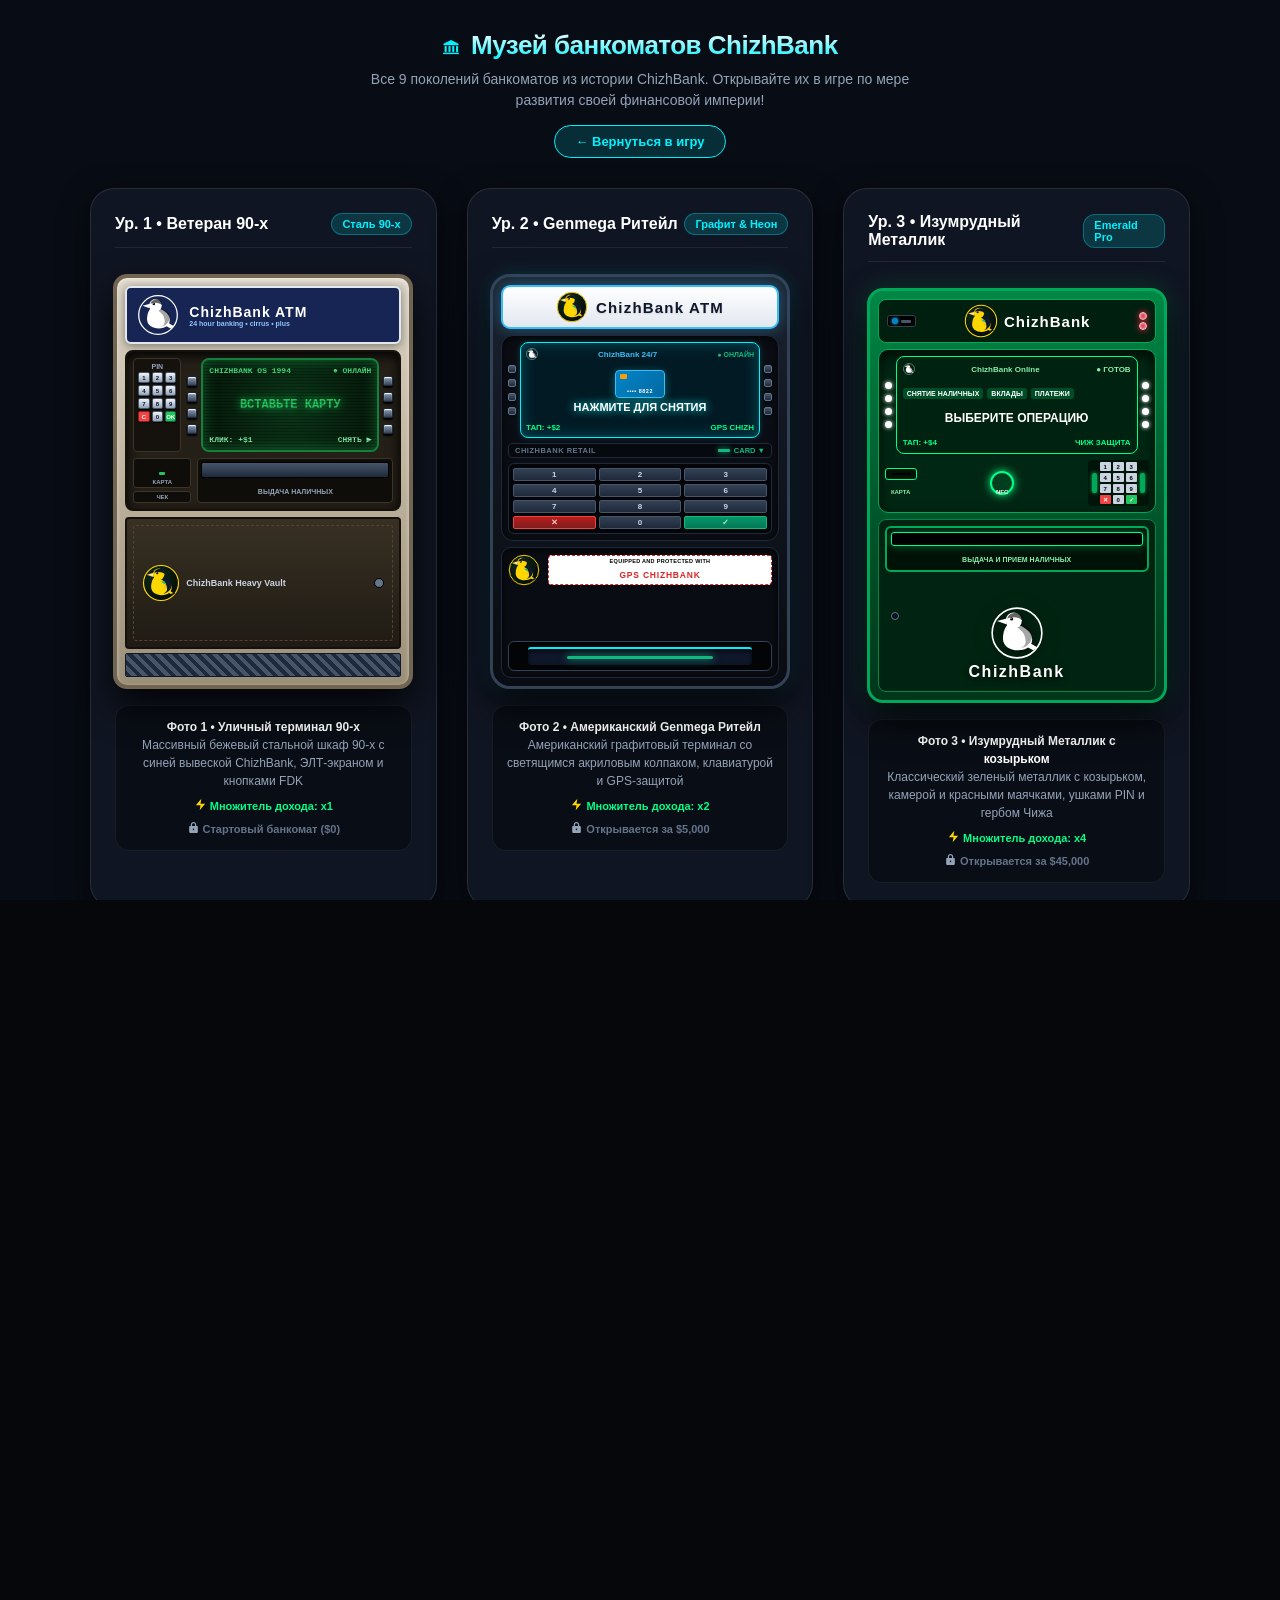
==== gallery.html @ b5099522 "Add files via upload" ====
<!DOCTYPE html>
<html lang="ru">
<head>
  <meta charset="UTF-8">
  <meta name="viewport" content="width=device-width, initial-scale=1.0">
  <title>Коллекция банкоматов ChizhBank</title>
  <link rel="stylesheet" href="style.css">
  <style>
    body {
      overflow-y: auto !important;
      padding: 30px 20px 60px 20px;
      background: #080c14;
      display: flex;
      flex-direction: column;
      align-items: center;
    }

    .gallery-header {
      text-align: center;
      max-width: 600px;
      margin-bottom: 30px;
    }

    .gallery-header h1 {
      font-size: 26px;
      font-weight: 900;
      color: #fff;
      letter-spacing: -0.5px;
      margin-bottom: 8px;
      background: linear-gradient(180deg, #fff 0%, #00f2fe 100%);
      -webkit-background-clip: text;
      -webkit-text-fill-color: transparent;
    }

    .gallery-header p {
      font-size: 14px;
      color: #94a3b8;
      line-height: 1.5;
    }

    .back-btn {
      display: inline-flex;
      align-items: center;
      gap: 6px;
      margin-top: 14px;
      padding: 8px 20px;
      background: rgba(0, 242, 254, 0.15);
      border: 1px solid #00f2fe;
      color: #00f2fe;
      border-radius: 20px;
      text-decoration: none;
      font-size: 13px;
      font-weight: 800;
      transition: all 0.2s;
    }
    .back-btn:hover {
      background: #00f2fe;
      color: #000;
    }

    .gallery-grid {
      display: grid;
      grid-template-columns: repeat(auto-fit, minmax(320px, 1fr));
      gap: 30px;
      width: 100%;
      max-width: 1100px;
    }

    .gallery-card {
      background: rgba(18, 24, 38, 0.85);
      border: 1px solid rgba(255, 255, 255, 0.1);
      border-radius: 24px;
      padding: 24px;
      display: flex;
      flex-direction: column;
      align-items: center;
      box-shadow: 0 10px 30px rgba(0, 0, 0, 0.6);
      backdrop-filter: blur(12px);
      position: relative;
    }

    .card-meta {
      width: 100%;
      display: flex;
      justify-content: space-between;
      align-items: center;
      margin-bottom: 16px;
      border-bottom: 1px solid rgba(255, 255, 255, 0.08);
      padding-bottom: 12px;
    }

    .card-meta .tier-num {
      font-size: 16px;
      font-weight: 900;
      color: #fff;
    }

    .card-meta .tier-badge-pill {
      font-size: 11px;
      font-weight: 800;
      padding: 4px 10px;
      border-radius: 12px;
      background: rgba(0, 242, 254, 0.15);
      color: #00f2fe;
      border: 1px solid rgba(0, 242, 254, 0.3);
    }

    .atm-preview-viewport {
      width: 300px;
      height: 415px;
      display: flex;
      align-items: center;
      justify-content: center;
      margin: 10px 0 16px 0;
    }

    .card-desc-box {
      width: 100%;
      background: rgba(0, 0, 0, 0.35);
      border-radius: 14px;
      padding: 12px 14px;
      font-size: 12px;
      color: #94a3b8;
      line-height: 1.5;
      text-align: center;
      border: 1px solid rgba(255, 255, 255, 0.06);
    }

    .card-status-badge {
      margin-top: 8px;
      display: inline-block;
      font-size: 11px;
      font-weight: 800;
      color: #00ff88;
    }

    .unlock-hint {
      margin-top: 6px;
      font-size: 11px;
      color: #64748b;
      font-weight: 600;
    }
  </style>
</head>
<body>

  <div class="gallery-header">
    <h1 id="galleryMainHeading">Музей банкоматов ChizhBank</h1>
    <p>Все 9 поколений банкоматов из истории ChizhBank. Открывайте их в игре по мере развития своей финансовой империи!</p>
    <a href="index.html" class="back-btn">← Вернуться в игру</a>
  </div>

  <div class="gallery-grid" id="galleryGrid">
    <!-- Генерируется скриптом ниже -->
  </div>

  <script src="icons.js?v=3"></script>
  <script src="atm-models.js?v=3"></script>
  <script>
    document.getElementById("galleryMainHeading").innerHTML = `<span class="modal-title-ico">${SVG_ICONS.appleMuseum}</span> Музей банкоматов ChizhBank`;

    const tiers = [
      { key: "tier1", photoRef: "Фото 1 • Уличный терминал 90-х", unlockCost: "Стартовый банкомат ($0)" },
      { key: "tier2", photoRef: "Фото 2 • Американский Genmega Ритейл", unlockCost: "Открывается за $5,000" },
      { key: "tier3", photoRef: "Фото 3 • Изумрудный Металлик с козырьком", unlockCost: "Открывается за $45,000" },
      { key: "tier4", photoRef: "Новое Фото 1 • Сапфировый Киоск с зеленым глазом", unlockCost: "Открывается за $350,000" },
      { key: "tier5", photoRef: "Фото 4 • Солнечный Тотем ChizhBank", unlockCost: "Открывается за $2,500,000" },
      { key: "tier6", photoRef: "Новое Фото 2 • Маджента Ритейл Киоск", unlockCost: "Открывается за $16,000,000" },
      { key: "tier7", photoRef: "Новое Фото 3 • Алый Киоск с Бегущей Строкой", unlockCost: "Открывается за $95,000,000" },
      { key: "tier8", photoRef: "Новое Фото 4 • Двухэкранный Концепт Кокпит OLED", unlockCost: "Открывается за $650,000,000" },
      { key: "tier9", photoRef: "Секретный финал • Квантовый Кибер-Банк 2077", unlockCost: "Открывается за $4,000,000,000" }
    ];

    const grid = document.getElementById("galleryGrid");
    const mockState = {
      baseTapPower: 1,
      upgrades: {},
      atmTierIndex: 0
    };

    tiers.forEach((item, index) => {
      const model = ATM_MODELS[item.key];
      const card = document.createElement("div");
      card.className = "gallery-card";

      card.innerHTML = `
        <div class="card-meta">
          <div class="tier-num">${model.name}</div>
          <div class="tier-badge-pill">${model.badge}</div>
        </div>

        <div class="atm-preview-viewport">
          <div class="atm-interactive-wrapper" id="previewAtm_${index}">
            ${model.render(mockState)}
          </div>
        </div>

        <div class="card-desc-box">
          <b style="color: #fff;">${item.photoRef}</b><br>
          ${model.description}<br>
          <div class="card-status-badge"><span class="apple-svg-inline" style="color: #ffd700;">${SVG_ICONS.appleBolt}</span>Множитель дохода: x${model.multiplier}</div>
          <div class="unlock-hint"><span class="apple-svg-inline" style="color: #94a3b8;">${SVG_ICONS.appleLock}</span>${item.unlockCost}</div>
        </div>
      `;

      grid.appendChild(card);

      // Интерактивный отклик нажатия прямо в музее
      const wrapper = card.querySelector(".atm-interactive-wrapper");
      wrapper.addEventListener("pointerdown", () => {
        wrapper.classList.remove("tapped");
        void wrapper.offsetWidth;
        wrapper.classList.add("tapped");
      });
    });
  </script>
</body>
</html>
---- style.css ----
/* ====================================================
   БАНКОМАТ: КЭШ-МАГНАТ — СТИЛИ CHIZHBANK
   Детализированный визуал фасадов, кнопок, экранов и фирменный логотип Чижа
   ==================================================== */

:root {
  --bg-gradient: radial-gradient(circle at 50% 15%, #141b27 0%, #06090f 100%);
  --surface-color: rgba(20, 26, 40, 0.88);
  --surface-border: rgba(255, 255, 255, 0.08);
  --primary-accent: #00f2fe;
  --secondary-accent: #4facfe;
  --gold-accent: #ffd700;
  --gold-gradient: linear-gradient(135deg, #ffe066 0%, #f59e0b 100%);
  --neon-green: #00ff88;
  --danger-color: #ff3366;
  --text-main: #f8fafc;
  --text-muted: #94a3b8;
  --font-family: -apple-system, BlinkMacSystemFont, 'Segoe UI', Roboto, Helvetica, Arial, sans-serif;
  --safe-bottom: env(safe-area-inset-bottom, 16px);
  --safe-top: env(safe-area-inset-top, 10px);
}

* {
  box-sizing: border-box;
  margin: 0;
  padding: 0;
  user-select: none;
  -webkit-user-select: none;
  -webkit-tap-highlight-color: transparent;
  touch-action: manipulation;
}

html, body {
  width: 100%;
  height: 100%;
  overflow: hidden;
  background: #05070a;
  font-family: var(--font-family);
  color: var(--text-main);
}

#particleCanvas {
  position: fixed;
  top: 0;
  left: 0;
  width: 100%;
  height: 100%;
  pointer-events: none;
  z-index: 100;
}

#app {
  display: flex;
  flex-direction: column;
  width: 100%;
  max-width: 480px;
  height: 100%;
  margin: 0 auto;
  background: var(--bg-gradient);
  position: relative;
  overflow: hidden;
  box-shadow: 0 0 60px rgba(0, 0, 0, 0.9);
}

.icon-svg-wrapper {
  display: inline-flex;
  align-items: center;
  justify-content: center;
  width: 22px;
  height: 22px;
  color: currentColor;
}
.icon-svg-wrapper svg {
  width: 100%;
  height: 100%;
}

/* ====================================================
   ШАПКА
   ==================================================== */
.top-bar {
  display: flex;
  align-items: center;
  justify-content: space-between;
  padding: calc(var(--safe-top) + 6px) 16px 6px 16px;
  background: rgba(10, 14, 22, 0.95);
  backdrop-filter: blur(14px);
  border-bottom: 1px solid var(--surface-border);
  z-index: 10;
}

.user-profile {
  display: flex;
  align-items: center;
  gap: 10px;
}

.avatar {
  width: 38px;
  height: 38px;
  border-radius: 12px;
  background: #0d151f;
  display: flex;
  align-items: center;
  justify-content: center;
  border: 1.5px solid rgba(255, 215, 0, 0.4);
  box-shadow: 0 0 12px rgba(255, 215, 0, 0.2);
  overflow: hidden;
}
.avatar svg {
  width: 32px;
  height: 32px;
}

.user-meta .username {
  font-size: 14px;
  font-weight: 700;
  color: #fff;
}

.user-meta .user-tier {
  font-size: 11px;
  color: var(--primary-accent);
  font-weight: 600;
}

.icon-btn {
  background: rgba(255, 255, 255, 0.08);
  border: 1px solid var(--surface-border);
  color: #fff;
  width: 36px;
  height: 36px;
  border-radius: 10px;
  display: flex;
  align-items: center;
  justify-content: center;
  cursor: pointer;
  transition: transform 0.1s;
}
.icon-btn:active { transform: scale(0.92); }

/* ====================================================
   БАЛАНС
   ==================================================== */
.balance-section {
  text-align: center;
  padding: 8px 16px 2px 16px;
  flex-shrink: 0;
}

.balance-label {
  font-size: 10px;
  font-weight: 700;
  letter-spacing: 2px;
  color: var(--text-muted);
  text-transform: uppercase;
}

.balance-amount {
  font-size: 32px;
  font-weight: 900;
  letter-spacing: -0.5px;
  background: linear-gradient(180deg, #ffffff 30%, #a5f3fc 100%);
  -webkit-background-clip: text;
  -webkit-text-fill-color: transparent;
  margin: 1px 0;
  text-shadow: 0 4px 20px rgba(0, 242, 254, 0.25);
}

.income-rate {
  display: inline-flex;
  align-items: center;
  gap: 5px;
  padding: 3px 12px;
  background: rgba(0, 255, 136, 0.12);
  border: 1px solid rgba(0, 255, 136, 0.25);
  border-radius: 20px;
  color: var(--neon-green);
  font-size: 12px;
  font-weight: 700;
}
.rate-icon {
  display: flex;
  align-items: center;
  width: 14px;
  height: 14px;
}

/* ====================================================
   КОНТЕНТ И ТАБЫ
   ==================================================== */
.tab-content {
  display: none;
  flex: 1;
  overflow-y: auto;
  padding: 8px 16px 80px 16px;
  -webkit-overflow-scrolling: touch;
}
.tab-content.active {
  display: flex;
  flex-direction: column;
}

#mainScreen {
  justify-content: space-between;
  align-items: center;
  padding-bottom: 84px;
  overflow: hidden;
}

.frenzy-banner {
  position: absolute;
  top: 6px;
  left: 10px;
  right: 10px;
  background: var(--frenzy-bg, linear-gradient(90deg, #047857 0%, #10b981 50%, #065f46 100%));
  color: #fff;
  border: 2px solid var(--frenzy-accent, #00ff88);
  border-radius: 12px;
  box-shadow: 0 8px 30px var(--frenzy-glow, rgba(0, 255, 136, 0.7)), inset 0 1px 0 rgba(255, 255, 255, 0.4);
  padding: 8px 12px;
  z-index: 100;
  overflow: hidden;
  animation: frenzySlideIn 0.35s cubic-bezier(0.175, 0.885, 0.32, 1.275) forwards;
}

.frenzy-banner.hidden {
  display: none !important;
}

@keyframes frenzySlideIn {
  from {
    transform: translateY(-80px) scale(0.9);
    opacity: 0;
  }
  to {
    transform: translateY(0) scale(1);
    opacity: 1;
  }
}

.frenzy-ticker-wrap {
  width: 100%;
  overflow: hidden;
  white-space: nowrap;
}

.frenzy-ticker-track {
  display: inline-flex;
  gap: 24px;
  animation: frenzyScroll 4.2s linear infinite;
}

@keyframes frenzyScroll {
  0% { transform: translateX(0); }
  100% { transform: translateX(-50%); }
}

.frenzy-chunk {
  font-size: 13px;
  font-weight: 900;
  letter-spacing: 0.8px;
  text-transform: uppercase;
  text-shadow: 0 2px 4px rgba(0, 0, 0, 0.6);
  display: inline-flex;
  align-items: center;
  gap: 8px;
}

/* ====================================================
   КОНТЕЙНЕР БАНКОМАТА
   ==================================================== */
.atm-container {
  flex: 1;
  display: flex;
  flex-direction: column;
  justify-content: center;
  align-items: center;
  position: relative;
  width: 100%;
}

/* ПЛАШКА КОМБО В ВИДЕ ЛОТКА БАНКОМАТА */
.combo-badge {
  position: absolute;
  top: -8px;
  right: 10px;
  background: linear-gradient(180deg, #1e293b 0%, #0f172a 100%);
  border: 2px solid #475569;
  border-radius: 10px;
  padding: 4px 10px;
  box-shadow: 0 6px 18px rgba(0, 0, 0, 0.7), inset 0 2px 4px rgba(0, 0, 0, 0.8);
  display: flex;
  align-items: center;
  gap: 8px;
  transform: scale(0.85);
  transition: transform 0.25s cubic-bezier(0.34, 1.56, 0.64, 1), opacity 0.25s;
  opacity: 0;
  pointer-events: none;
  z-index: 15;
}

.combo-badge.active {
  opacity: 1;
  transform: scale(1);
  border-color: #ffd700;
  box-shadow: 0 8px 24px rgba(0, 0, 0, 0.8), 0 0 16px rgba(255, 215, 0, 0.45);
}

.combo-tray-slit {
  width: 5px;
  height: 16px;
  background: #000;
  border-radius: 2px;
  border: 1px solid #ffd700;
  box-shadow: 0 0 6px #ffd700;
  animation: comboSlitPulse 0.8s ease-in-out infinite alternate;
}

@keyframes comboSlitPulse {
  0% { opacity: 0.5; box-shadow: 0 0 3px #ffd700; }
  100% { opacity: 1; box-shadow: 0 0 10px #ffd700; }
}

.combo-display-text {
  font-size: 12px;
  font-weight: 900;
  letter-spacing: 0.6px;
  color: #ffd700;
  text-shadow: 0 0 8px rgba(255, 215, 0, 0.6);
  white-space: nowrap;
}

.combo-icon-slot {
  width: 20px;
  height: 20px;
  display: flex;
  align-items: center;
  justify-content: center;
  flex-shrink: 0;
}
.combo-icon-slot svg {
  width: 100%;
  height: 100%;
  display: block;
}
.combo-badge.active .combo-icon-slot svg {
  animation: comboIconPulse 0.45s ease-in-out infinite alternate;
  filter: drop-shadow(0 0 6px rgba(255, 215, 0, 0.85));
}
@keyframes comboIconPulse {
  0% { transform: scale(0.92) rotate(-3deg); }
  100% { transform: scale(1.15) rotate(4deg); }
}

.atm-interactive-wrapper {
  width: 300px;
  height: 415px;
  position: relative;
  cursor: pointer;
  transition: transform 0.08s cubic-bezier(0.175, 0.885, 0.32, 1.275);
}
.atm-interactive-wrapper:active,
.atm-interactive-wrapper.tapped {
  transform: scale(0.96) translateY(3px);
}

/* Общий базовый класс для всех моделей банкоматов */
.atm-face-chassis {
  width: 100%;
  height: 100%;
  display: flex;
  flex-direction: column;
  position: relative;
}

/* ==========================================================================
   ТИР 1: ОЛДСКУЛЬНЫЙ УЛИЧНЫЙ БАНКОМАТ 90-Х (Фото 1)
   ========================================================================== */
.chassis-tier-1 {
  background: linear-gradient(180deg, #dcd5c7 0%, #c4b9a4 40%, #9c8f78 100%);
  border-radius: 14px;
  border: 4px solid #716450;
  box-shadow: 0 16px 36px rgba(0, 0, 0, 0.8), inset 0 2px 4px rgba(255, 255, 255, 0.5);
  padding: 8px;
}

/* Синий световой короб в металлической рамке с Чижом */
.retro-sign-lightbox {
  background: #172554;
  border: 2px solid #e2e8f0;
  border-radius: 6px;
  padding: 6px 10px;
  display: flex;
  align-items: center;
  gap: 10px;
  margin-bottom: 6px;
  box-shadow: 0 2px 8px rgba(0, 0, 0, 0.4);
}
.sign-chizh-logo {
  width: 42px;
  height: 42px;
  flex-shrink: 0;
}
.sign-text-container {
  display: flex;
  flex-direction: column;
}
.sign-main-title {
  font-size: 14px;
  font-weight: 900;
  color: #fff;
  letter-spacing: 1px;
}
.sign-sub-title {
  font-size: 7px;
  color: #93c5fd;
  font-weight: bold;
}

/* Углубленный фасад консоли */
.retro-console-bay {
  background: #241f17;
  border-radius: 8px;
  padding: 6px;
  border: 2px solid #14110d;
  box-shadow: inset 0 4px 12px rgba(0, 0, 0, 0.9);
  margin-bottom: 6px;
}
.retro-control-cluster {
  display: flex;
  gap: 6px;
  margin-bottom: 6px;
}

/* Вертикальный модуль PIN-pad */
.retro-keypad-side-module {
  width: 48px;
  background: #15120e;
  border-radius: 4px;
  padding: 4px;
  border: 1px solid #3d3326;
}
.pin-shield-header {
  font-size: 7px;
  font-weight: 800;
  color: #94a3b8;
  text-align: center;
  margin-bottom: 2px;
}
.retro-tactile-keys {
  display: grid;
  grid-template-columns: repeat(3, 1fr);
  gap: 2px;
}
.t-key {
  height: 11px;
  background: linear-gradient(180deg, #f1f5f9, #94a3b8);
  color: #0f172a;
  font-size: 6px;
  font-weight: 900;
  display: flex;
  align-items: center;
  justify-content: center;
  border-radius: 2px;
  border: 1px solid #475569;
  box-shadow: 0 1px 1px #000;
  pointer-events: none;
}
.t-key.cancel { background: #ef4444; color: #fff; border-color: #991b1b; }
.t-key.ok { background: #22c55e; color: #fff; border-color: #166534; }

/* ЭЛТ-система с кнопками FDK */
.retro-crt-system {
  flex: 1;
  display: flex;
  align-items: center;
  gap: 4px;
}
.crt-fdk-stack {
  display: flex;
  flex-direction: column;
  gap: 6px;
}
.fdk-physical-btn {
  width: 10px;
  height: 10px;
  background: linear-gradient(180deg, #94a3b8, #334155);
  border-radius: 2px;
  border: 1px solid #1e293b;
  box-shadow: 0 2px 2px #000, inset 0 1px 1px #fff;
}

.crt-display-housing {
  flex: 1;
  background: #051408;
  border: 2px solid #15803d;
  border-radius: 8px;
  height: 94px;
  padding: 6px;
  position: relative;
  overflow: hidden;
  box-shadow: inset 0 0 16px rgba(34, 197, 94, 0.45);
}
.crt-phosphor-glow {
  position: absolute;
  top: -20%; left: -20%; width: 140%; height: 140%;
  background: radial-gradient(circle, rgba(34, 197, 94, 0.2) 0%, transparent 70%);
  pointer-events: none;
}
.crt-scanline-mesh {
  position: absolute;
  top: 0; left: 0; width: 100%; height: 100%;
  background: repeating-linear-gradient(rgba(0,0,0,0) 0px, rgba(0,0,0,0) 2px, rgba(0,0,0,0.5) 3px);
  pointer-events: none;
}
.crt-ui-layer {
  height: 100%;
  display: flex;
  flex-direction: column;
  justify-content: space-between;
  font-family: monospace;
}
.crt-ui-top { font-size: 8px; color: #4ade80; font-weight: bold; display: flex; justify-content: space-between; }
.crt-ui-headline { font-size: 12px; font-weight: 900; color: #22c55e; text-shadow: 0 0 8px #22c55e; text-align: center; }
.crt-ui-bottom { display: flex; justify-content: space-between; font-size: 8px; color: #86efac; font-weight: bold; }

.retro-slots-shelf {
  display: flex;
  gap: 6px;
}
.card-receipt-column {
  width: 58px;
  display: flex;
  flex-direction: column;
  gap: 3px;
}
.card-entry-bezel, .receipt-cutout-bezel {
  background: #0f0d09;
  border: 1px solid #3d3326;
  border-radius: 3px;
  padding: 2px;
  text-align: center;
}
.bezel-label { font-size: 6px; color: #94a3b8; font-weight: 800; display: block; }
.bezel-led-green { display: inline-block; width: 6px; height: 3px; background: #22c55e; border-radius: 1px; }

.retro-cash-tray-unit {
  flex: 1;
  background: #0f0d09;
  border: 1px solid #3d3326;
  border-radius: 4px;
  padding: 3px;
  text-align: center;
}
.cash-shutter-metal {
  height: 16px;
  background: linear-gradient(180deg, #475569, #1e293b);
  border-radius: 2px;
  border: 1px solid #000;
  margin-bottom: 2px;
}
.cash-tray-title { font-size: 7px; color: #94a3b8; font-weight: 800; }

.retro-safe-chassis {
  flex: 1;
  background: linear-gradient(180deg, #383023, #1f1b14);
  border-radius: 4px;
  border: 2px solid #14110d;
  padding: 6px;
  margin-bottom: 4px;
}
.safe-door-frame {
  height: 100%;
  border: 1px dashed #524432;
  border-radius: 3px;
  display: flex;
  align-items: center;
  justify-content: space-between;
  padding: 0 8px;
}
.safe-crest-badge {
  display: flex;
  align-items: center;
  gap: 6px;
}
.badge-bird-icon {
  width: 38px;
  height: 38px;
}
.badge-text { font-size: 9px; font-weight: 900; color: #cbd5e1; }
.safe-key-cylinder {
  width: 10px; height: 10px; background: #64748b; border-radius: 50%; border: 1px solid #000;
}

.retro-diamond-pedestal {
  height: 24px;
  background: #334155;
  border-radius: 2px;
  border: 1px solid #0f172a;
  overflow: hidden;
}
.diamond-plate-pattern {
  width: 100%; height: 100%;
  background: repeating-linear-gradient(45deg, #1e293b 0, #1e293b 4px, #475569 4px, #475569 8px);
}

/* ==========================================================================
   ТИР 2: GENMEGA РИТЕЙЛ (Фото 2)
   ========================================================================== */
.chassis-tier-2 {
  background: linear-gradient(180deg, #1c2331 0%, #111620 40%, #090c12 100%);
  border-radius: 20px;
  border: 3px solid #334155;
  box-shadow: 0 16px 36px rgba(0, 0, 0, 0.8), 0 0 20px rgba(0, 242, 254, 0.15);
  padding: 8px;
}

.genmega-acrylic-topper {
  background: linear-gradient(180deg, #ffffff 0%, #e2e8f0 100%);
  border-radius: 9px;
  padding: 4px 8px;
  text-align: center;
  margin-bottom: 6px;
  box-shadow: 0 0 16px rgba(56, 189, 248, 0.4), inset 0 1px 0 #ffffff;
  border: 2px solid #38bdf8;
}
.topper-glow-panel {
  display: flex;
  align-items: center;
  justify-content: center;
  gap: 8px;
}
.topper-bird-crest {
  width: 32px;
  height: 32px;
  flex-shrink: 0;
}
.topper-bank-title {
  font-size: 15px;
  font-weight: 900;
  color: #0f172a;
  letter-spacing: 1.2px;
  text-shadow: 0 1px 2px rgba(0, 0, 0, 0.12);
}

.genmega-cockpit {
  background: #0a0d13;
  border-radius: 12px;
  padding: 6px;
  border: 1.5px solid #1e293b;
  margin-bottom: 6px;
  box-shadow: inset 0 2px 8px rgba(0, 0, 0, 0.7);
}
.genmega-screen-deck {
  display: flex;
  align-items: center;
  gap: 4px;
  margin-bottom: 5px;
}
.genmega-fdk-column {
  display: flex;
  flex-direction: column;
  gap: 6px;
}
.g-fdk-btn {
  width: 8px;
  height: 8px;
  background: linear-gradient(180deg, #475569 0%, #1e293b 100%);
  border: 1px solid #64748b;
  border-radius: 2px;
  box-shadow: 0 1px 2px rgba(0, 0, 0, 0.6);
}

.genmega-color-screen {
  flex: 1;
  background: #021a24;
  border: 1.5px solid #00f2fe;
  border-radius: 8px;
  height: 96px;
  padding: 5px;
  display: flex;
  flex-direction: column;
  justify-content: space-between;
  box-shadow: inset 0 0 16px rgba(0, 242, 254, 0.25), 0 0 6px rgba(0, 242, 254, 0.2);
  overflow: hidden;
}
.screen-brand-strip {
  display: flex;
  align-items: center;
  justify-content: space-between;
  font-size: 8px;
  color: #38bdf8;
  font-weight: bold;
}
.mini-chizh-white { width: 12px; height: 12px; }
.screen-live-tag { font-size: 7px; color: #10b981; font-weight: 900; }
.screen-money-center {
  text-align: center;
  display: flex;
  flex-direction: column;
  align-items: center;
  justify-content: center;
  margin: 2px 0;
}
.genmega-card-art {
  width: 50px;
  height: 28px;
  background: linear-gradient(135deg, #0284c7 0%, #0369a1 100%);
  border-radius: 4px;
  border: 1px solid #38bdf8;
  margin: 0 auto 3px auto;
  box-shadow: 0 2px 8px rgba(0, 242, 254, 0.35);
  display: flex;
  flex-direction: column;
  justify-content: space-between;
  padding: 3px 4px;
}
.genmega-card-art .chip-gold {
  width: 7px;
  height: 5px;
  background: #f59e0b;
  border-radius: 1px;
}
.genmega-card-art .card-dots {
  font-size: 5.5px;
  font-weight: 900;
  color: #ffffff;
  letter-spacing: 0.5px;
}
.cash-screen-prompt {
  font-size: 11px;
  font-weight: 900;
  color: #ffffff;
  text-shadow: 0 0 8px #00f2fe;
}
.screen-footer-meta {
  display: flex;
  justify-content: space-between;
  font-size: 8px;
  color: #00ff88;
  font-weight: bold;
}

.genmega-card-prompt-bar {
  display: flex;
  justify-content: space-between;
  align-items: center;
  background: #06090e;
  border: 1px solid #1e293b;
  border-radius: 4px;
  padding: 2px 6px;
  margin-bottom: 5px;
}
.genmega-brand-tag { font-size: 7.5px; font-weight: 800; color: #64748b; letter-spacing: 0.5px; }
.card-beacon-green {
  display: flex;
  align-items: center;
  gap: 4px;
  font-size: 7.5px;
  font-weight: 900;
  color: #10b981;
}
.card-slit-light {
  width: 12px;
  height: 3px;
  background: #10b981;
  box-shadow: 0 0 6px #10b981;
  border-radius: 1px;
}

.genmega-pin-deck {
  background: #040609;
  padding: 4px;
  border-radius: 6px;
  border: 1px solid #1e293b;
}
.pin-tactile-metal-grid {
  display: grid;
  grid-template-columns: repeat(3, 1fr);
  gap: 3px;
}
.pm-key {
  height: 13px;
  background: linear-gradient(180deg, #334155 0%, #1e293b 100%);
  color: #cbd5e1;
  font-size: 8px;
  font-weight: 800;
  display: flex;
  align-items: center;
  justify-content: center;
  border-radius: 2px;
  border: 1px solid #475569;
  box-shadow: 0 1px 2px rgba(0, 0, 0, 0.7);
}
.pm-key.cancel { background: linear-gradient(180deg, #b91c1c 0%, #7f1d1d 100%); color: #fecaca; border-color: #ef4444; }
.pm-key.ok { background: linear-gradient(180deg, #059669 0%, #047857 100%); color: #a7f3d0; border-color: #10b981; }

.genmega-lower-vault-door {
  flex: 1;
  background: #090c12;
  border-radius: 10px;
  border: 1.5px solid #1e293b;
  padding: 6px;
  display: flex;
  flex-direction: column;
  justify-content: space-between;
  box-shadow: inset 0 2px 8px rgba(0, 0, 0, 0.7);
}
.genmega-vault-brand-row {
  display: flex;
  align-items: center;
  justify-content: space-between;
  gap: 6px;
}
.genmega-vault-crest {
  width: 32px;
  height: 32px;
  flex-shrink: 0;
}
.gps-chizh-sticker {
  flex: 1;
  background: #ffffff;
  border: 1.5px dashed #dc2626;
  border-radius: 4px;
  padding: 2px 4px;
  text-align: center;
  box-shadow: 0 1px 3px rgba(0, 0, 0, 0.4);
}
.sticker-sub { font-size: 5.5px; font-weight: 900; color: #000; display: block; letter-spacing: 0.3px; }
.sticker-main { font-size: 8.5px; font-weight: 900; color: #dc2626; letter-spacing: 0.8px; }

.genmega-cash-dispenser-pocket {
  background: #020406;
  border: 1.5px solid #334155;
  border-radius: 6px;
  height: 30px;
  display: flex;
  align-items: center;
  justify-content: center;
  padding: 4px;
}
.dispenser-lip-rim {
  width: 88%;
  height: 18px;
  background: #0f172a;
  border-radius: 3px;
  border-top: 2px solid #00f2fe;
  display: flex;
  align-items: center;
  justify-content: center;
  box-shadow: inset 0 2px 4px rgba(0, 0, 0, 0.8);
}
.dispenser-dark-pocket {
  width: 100%;
  height: 100%;
  display: flex;
  align-items: center;
  justify-content: center;
}
.green-guide-slit {
  width: 65%;
  height: 3px;
  background: #10b981;
  box-shadow: 0 0 8px #10b981;
  border-radius: 2px;
}

/* ==========================================================================
   ТИР 3: ИЗУМРУДНО-ЗЕЛЕНЫЙ МЕТАЛЛИК (Фото 3)
   ========================================================================== */
.chassis-tier-3 {
  background: linear-gradient(180deg, #008745 0%, #005a2d 50%, #00361a 100%);
  border-radius: 16px;
  border: 3px solid #00a859;
  box-shadow: 0 16px 36px rgba(0, 0, 0, 0.8), 0 0 25px rgba(0, 168, 89, 0.3);
  padding: 8px;
}

.emerald-top-header {
  display: flex;
  align-items: center;
  justify-content: space-between;
  background: #001f0f;
  padding: 4px 8px;
  border-radius: 8px;
  border: 1.5px solid #00a859;
  margin-bottom: 6px;
  position: relative;
}
.emerald-cam-cluster {
  display: flex;
  align-items: center;
  gap: 3px;
  background: #000;
  padding: 2px 4px;
  border-radius: 3px;
  border: 1px solid #334155;
}
.emerald-cam-lens {
  width: 6px;
  height: 6px;
  border-radius: 50%;
  background: #0284c7;
  box-shadow: 0 0 3px #38bdf8;
}
.emerald-cam-mirror {
  width: 10px;
  height: 3px;
  background: #475569;
  border-radius: 1px;
}
.emerald-brand-plate {
  display: flex;
  align-items: center;
  gap: 6px;
}
.emerald-chizh-crest { width: 34px; height: 34px; }
.emerald-bank-title { font-size: 15px; font-weight: 900; color: #fff; letter-spacing: 1px; }

.emerald-twin-beacons {
  display: flex;
  flex-direction: column;
  gap: 2px;
}
.beacon-light {
  width: 8px;
  height: 8px;
  border-radius: 50%;
  background: radial-gradient(circle, #ff2247 25%, #991b1b 85%);
  border: 1px solid #fecaca;
  box-shadow: 0 0 6px #ff2247, inset 0 0 3px #fff;
  animation: beaconPulse 1.8s infinite alternate;
}
@keyframes beaconPulse {
  0% { box-shadow: 0 0 3px #ff2247; opacity: 0.8; }
  100% { box-shadow: 0 0 10px #ff2247, 0 0 16px rgba(255, 34, 71, 0.7); opacity: 1; }
}

.emerald-visor-hood {
  background: #002713;
  border-radius: 10px;
  padding: 6px;
  border: 1px solid #00a859;
  margin-bottom: 6px;
  box-shadow: inset 0 6px 14px rgba(0,0,0,0.7);
}

.emerald-screen-system {
  display: flex;
  align-items: center;
  gap: 4px;
  margin-bottom: 6px;
}
.emerald-round-btns {
  display: flex;
  flex-direction: column;
  gap: 6px;
}
.e-circle-btn {
  width: 7px;
  height: 7px;
  border-radius: 50%;
  background: #fff;
  box-shadow: 0 0 4px #fff;
}

.emerald-lcd-screen {
  flex: 1;
  background: #002210;
  border: 1px solid #00ff88;
  border-radius: 8px;
  height: 98px;
  padding: 6px;
  display: flex;
  flex-direction: column;
  justify-content: space-between;
}
.lcd-header-bar { display: flex; align-items: center; justify-content: space-between; font-size: 8px; color: #86efac; font-weight: bold; }
.lcd-mini-chizh { width: 12px; height: 12px; }
.lcd-menu-buttons { display: flex; gap: 4px; }
.lcd-btn-chip { font-size: 7px; background: rgba(0, 255, 136, 0.2); color: #fff; padding: 2px 4px; border-radius: 3px; font-weight: bold; }
.lcd-main-prompt { font-size: 12px; font-weight: 900; color: #fff; text-align: center; }
.lcd-footer-meta { display: flex; justify-content: space-between; font-size: 8px; color: #00ff88; font-weight: bold; }

.emerald-controls-deck {
  display: flex;
  align-items: center;
  justify-content: space-between;
  gap: 4px;
}
.emerald-reader-module {
  width: 32px;
  text-align: center;
}
.slot-green-bezel {
  height: 12px;
  background: #001208;
  border: 1px solid #00ff88;
  border-radius: 3px;
  display: flex;
  align-items: center;
  justify-content: center;
}
.card-entry-slit { width: 18px; height: 2px; background: #000; }
.reader-label { font-size: 6px; color: #86efac; font-weight: bold; }

.emerald-nfc-sensor-ring {
  width: 24px;
  height: 24px;
  border-radius: 50%;
  background: #003e1e;
  border: 2px solid #00ff88;
  display: flex;
  flex-direction: column;
  align-items: center;
  justify-content: center;
  box-shadow: 0 0 8px #00ff88;
}
.nfc-label { font-size: 6px; color: #fff; font-weight: 900; }

.emerald-hooded-pinpad {
  display: flex;
  align-items: center;
  background: #001409;
  padding: 2px 4px;
  border-radius: 4px;
}
.pin-ear-wing {
  width: 5px;
  height: 20px;
  background: #00a859;
  border-radius: 2px;
  box-shadow: 0 0 4px #00a859;
}
.emerald-pin-grid {
  display: grid;
  grid-template-columns: repeat(3, 1fr);
  gap: 2px;
  padding: 0 3px;
}
.ep-key {
  width: 11px;
  height: 9px;
  background: #cbd5e1;
  font-size: 6px;
  font-weight: bold;
  display: flex;
  align-items: center;
  justify-content: center;
  border-radius: 1px;
  color: #000;
}
.ep-key.cancel { background: #ef4444; color: #fff; }
.ep-key.ok { background: #22c55e; color: #fff; }

.emerald-safe-front {
  flex: 1;
  background: #002411;
  border-radius: 8px;
  border: 1px solid #008745;
  padding: 6px;
  display: flex;
  flex-direction: column;
  justify-content: space-between;
}
.emerald-motor-dispenser {
  background: #001208;
  border: 2px solid #00a859;
  border-radius: 6px;
  padding: 4px;
  text-align: center;
}
.dispenser-glass-window {
  height: 14px;
  background: #000;
  border-radius: 3px;
  border: 1px solid #00ff88;
  box-shadow: 0 0 8px rgba(0, 255, 136, 0.4);
  margin-bottom: 2px;
}
.dispenser-tag { font-size: 7px; font-weight: 800; color: #86efac; }
.emerald-vault-door,
.emerald-safe-door-brand {
  display: flex;
  flex-direction: column;
  align-items: center;
  justify-content: center;
  position: relative;
  padding: 4px 0;
}
.vault-lock-hole {
  position: absolute;
  left: 6px;
  top: 10px;
  width: 8px;
  height: 8px;
  border-radius: 50%;
  background: #0f172a;
  border: 1.5px solid #64748b;
  box-shadow: inset 0 0 3px #000;
}
.emerald-huge-chizh-symbol,
.large-chizh-crest {
  width: 54px;
  height: 54px;
  filter: drop-shadow(0 2px 8px rgba(0, 0, 0, 0.6));
}
.emerald-huge-chizh-symbol svg,
.large-chizh-crest svg,
.emerald-chizh-crest svg,
.sapphire-crest-hero svg,
.kiosk-chizh-huge-crest svg,
.genmega-vault-crest svg,
.topper-bird-crest svg,
.totem-chizh-bird svg,
.heart-chizh-icon svg,
.badge-bird-icon svg,
.mini-chizh-white svg,
.lcd-mini-chizh svg,
.touch-mini-logo svg,
.brand-bird-micro svg,
.micro-chizh svg,
.neuro-chizh-icon svg {
  width: 100%;
  height: 100%;
  display: block;
}
.emerald-vault-logo-text,
.large-brand-name {
  font-size: 16px;
  font-weight: 900;
  color: #fff;
  letter-spacing: 1.5px;
  margin-top: 3px;
  text-shadow: 0 2px 6px rgba(0,0,0,0.8);
}

.chip-svg-box {
  width: 22px;
  height: 22px;
  display: flex;
  align-items: center;
  justify-content: center;
  margin-bottom: 2px;
}
.chip-svg-box svg {
  width: 19px;
  height: 19px;
}

/* ==========================================================================
   ТИР 4 (ФОТО 1): САПФИРОВЫЙ КИОСК CHIZHBANK
   ========================================================================== */
.chassis-tier-4-sapphire {
  background: linear-gradient(180deg, #1e293b 0%, #0f172a 40%, #02458a 100%);
  border-radius: 20px;
  border: 3px solid #0284c7;
  box-shadow: 0 16px 36px rgba(0, 0, 0, 0.8), 0 0 25px rgba(2, 132, 199, 0.3);
  padding: 8px;
}

.sapphire-top-tablet {
  background: #0b0f17;
  border-radius: 14px;
  border: 2px solid #334155;
  padding: 6px;
  margin-bottom: 6px;
  box-shadow: 0 4px 12px rgba(0,0,0,0.5);
}

.sapphire-camera-island {
  display: flex;
  align-items: center;
  justify-content: center;
  gap: 6px;
  margin-bottom: 4px;
}
.sapphire-cam-lens {
  width: 6px;
  height: 6px;
  background: #0284c7;
  border-radius: 50%;
  border: 1px solid #000;
}
.sapphire-brand-text {
  font-size: 8px;
  font-weight: 800;
  color: #94a3b8;
  letter-spacing: 0.5px;
}

.sapphire-screen-display {
  background: #ffffff;
  border-radius: 8px;
  padding: 6px;
  height: 96px;
  display: flex;
  flex-direction: column;
  justify-content: space-between;
  border: 1px solid #cbd5e1;
}

.sapphire-screen-header {
  font-size: 8px;
  font-weight: 900;
  color: #0369a1;
  text-align: center;
  border-bottom: 1px solid #e2e8f0;
  padding-bottom: 2px;
}

.sapphire-service-icons-grid {
  display: flex;
  justify-content: space-around;
  gap: 2px;
  margin: 4px 0;
}
.service-chip {
  display: flex;
  flex-direction: column;
  align-items: center;
  background: #f0f9ff;
  border: 1px solid #bae6fd;
  border-radius: 6px;
  padding: 2px 4px;
  font-size: 6px;
  font-weight: 800;
  color: #0284c7;
}
.chip-ico { font-size: 10px; }

.sapphire-screen-footer {
  display: flex;
  justify-content: space-between;
  font-size: 7px;
  color: #0284c7;
  font-weight: 800;
}
.sapphire-foot-card {
  background: #0284c7;
  color: #fff;
  padding: 1px 4px;
  border-radius: 4px;
}

.sapphire-middle-console {
  display: flex;
  align-items: center;
  justify-content: space-between;
  gap: 6px;
  background: #1e293b;
  border-radius: 10px;
  padding: 5px;
  border: 1px solid #334155;
  margin-bottom: 6px;
}

.sapphire-cards-sticker {
  display: grid;
  grid-template-columns: 1fr 1fr;
  gap: 2px;
  background: #0f172a;
  padding: 3px;
  border-radius: 4px;
  border: 1px solid #475569;
}
.card-logo-cell {
  font-size: 6px;
  font-weight: 900;
  color: #fff;
  background: #0284c7;
  padding: 1px 3px;
  border-radius: 2px;
  text-align: center;
}
.card-logo-cell.mir { background: #16a34a; }

.sapphire-metal-pinpad {
  background: #0f172a;
  border-radius: 6px;
  padding: 3px;
  border: 1px solid #475569;
}
.pin-matrix-round {
  display: grid;
  grid-template-columns: repeat(3, 1fr);
  gap: 2px;
}
.rk {
  width: 13px;
  height: 10px;
  background: #94a3b8;
  border-radius: 50%;
  font-size: 6px;
  font-weight: 900;
  color: #0f172a;
  display: flex;
  align-items: center;
  justify-content: center;
}
.rk.clr { background: #ef4444; color: #fff; }
.rk.ok { background: #22c55e; color: #fff; }

.sapphire-nfc-deck {
  background: #0f172a;
  border-radius: 6px;
  padding: 4px;
  text-align: center;
  border: 1px solid #475569;
}
.nfc-contactless-waves { font-size: 10px; }
.nfc-tag-mini { font-size: 5px; font-weight: 900; color: #38bdf8; display: block; }

.sapphire-intake-bay {
  display: flex;
  align-items: center;
  justify-content: space-between;
  gap: 8px;
  background: #cbd5e1;
  border-radius: 10px;
  padding: 6px 10px;
  margin-bottom: 6px;
  border: 1px solid #94a3b8;
}

.sapphire-cash-slot {
  flex: 1;
  background: #0f172a;
  border-radius: 4px;
  padding: 3px;
  text-align: center;
}
.slot-intake-bar {
  height: 6px;
  background: #000;
  border-radius: 2px;
  border-top: 1.5px solid #0284c7;
  margin-bottom: 2px;
}
.slot-label { font-size: 6px; font-weight: 800; color: #94a3b8; }

.sapphire-glowing-green-lens {
  width: 32px;
  height: 32px;
  border-radius: 50%;
  background: radial-gradient(circle, #22c55e 20%, #15803d 70%, #052e16 100%);
  border: 2px solid #86efac;
  box-shadow: 0 0 14px #22c55e, inset 0 0 8px #ffffff;
  display: flex;
  align-items: center;
  justify-content: center;
  animation: greenPulseLens 2.5s ease-in-out infinite alternate;
}
@keyframes greenPulseLens {
  0% { box-shadow: 0 0 10px #22c55e, inset 0 0 6px #ffffff; }
  100% { box-shadow: 0 0 20px #22c55e, 0 0 30px rgba(34, 197, 94, 0.6), inset 0 0 10px #ffffff; }
}
.lens-glow-core {
  width: 14px;
  height: 14px;
  border-radius: 50%;
  background: rgba(255, 255, 255, 0.4);
}

.sapphire-bottom-cabinet {
  flex: 1;
  background: linear-gradient(180deg, #0266c8 0%, #00458a 100%);
  border-radius: 12px;
  border: 2px solid #38bdf8;
  display: flex;
  flex-direction: column;
  align-items: center;
  justify-content: center;
  padding: 8px;
  box-shadow: inset 0 4px 10px rgba(0, 0, 0, 0.3);
}
.sapphire-crest-hero {
  width: 58px;
  height: 58px;
}
.sapphire-cabinet-title {
  font-size: 11px;
  font-weight: 900;
  color: #fff;
  letter-spacing: 1px;
  margin-top: 4px;
}

/* ==========================================================================
   ТИР 5: СОЛНЕЧНЫЙ ТОТЕМ
   ========================================================================== */
.chassis-tier-5-totem {
  background: #fed100;
  border-radius: 18px;
  border: 3px solid #e5b700;
  box-shadow: 0 16px 36px rgba(0, 0, 0, 0.8), 0 0 25px rgba(254, 209, 0, 0.3);
  padding: 8px;
}

.totem-pillar-header {
  background: #ffffff;
  border-radius: 12px;
  padding: 6px;
  text-align: center;
  position: relative;
  box-shadow: 0 0 16px rgba(255, 255, 255, 0.4);
  margin-bottom: 6px;
  border: 1px solid #fed100;
}
.totem-neon-edge {
  position: absolute;
  top: 6px;
  width: 4px;
  height: 38px;
  background: #fed100;
  border-radius: 2px;
  box-shadow: 0 0 6px #fed100;
}
.totem-neon-edge.left { left: 6px; }
.totem-neon-edge.right { right: 6px; }

.totem-crest-container {
  display: flex;
  flex-direction: column;
  align-items: center;
}
.totem-chizh-bird { width: 48px; height: 48px; }
.totem-chizh-title { font-size: 16px; font-weight: 900; color: #111; }
.totem-chizh-sub { font-size: 7px; font-weight: bold; color: #6b7280; }

.totem-yellow-kiosk {
  flex: 1;
  display: flex;
  flex-direction: column;
}
.kiosk-touch-fascia {
  background: #ffffff;
  border-radius: 12px;
  padding: 6px;
  box-shadow: 0 4px 10px rgba(0, 0, 0, 0.15);
  margin-bottom: 6px;
}
.fascia-brand-chip { text-align: center; margin-bottom: 3px; }
.brand-chip-pill { font-size: 8px; font-weight: 900; color: #111; background: #fed100; padding: 2px 6px; border-radius: 4px; }

.kiosk-touch-display {
  background: #111827;
  border-radius: 8px;
  height: 94px;
  padding: 6px;
  display: flex;
  flex-direction: column;
  justify-content: space-between;
  margin-bottom: 6px;
}
.touch-screen-top { display: flex; justify-content: space-between; font-size: 8px; color: #fed100; font-weight: bold; }
.touch-mini-logo { display: flex; align-items: center; gap: 4px; }
.touch-mini-logo svg { width: 12px; height: 12px; }
.touch-screen-hero { text-align: center; }
.touch-card-icon {
  width: 28px;
  height: 20px;
  margin: 0 auto 3px auto;
  display: flex;
  align-items: center;
  justify-content: center;
}
.touch-card-icon svg { width: 26px; height: 18px; }
.touch-prompt-title { font-size: 11px; font-weight: 900; color: #fff; line-height: 1.2; }
.touch-screen-foot { display: flex; justify-content: space-between; font-size: 8px; color: #fed100; font-weight: bold; }

.kiosk-deck-hardware {
  display: flex;
  gap: 8px;
  align-items: center;
  margin-top: 4px;
}
.kiosk-nfc-sensor {
  width: 50px;
  min-width: 50px;
  background: #f8fafc;
  border-radius: 6px;
  padding: 3px 2px;
  text-align: center;
  border: 1px solid #cbd5e1;
  display: flex;
  flex-direction: column;
  align-items: center;
  justify-content: center;
}
.nfc-pulse-ring svg { width: 14px; height: 14px; stroke: #0284c7; }
.nfc-txt { font-size: 6.5px; font-weight: 900; color: #1e293b; display: block; white-space: nowrap; }

.kiosk-cash-dispenser-tray {
  flex: 1;
  background: #0f172a;
  border-radius: 6px;
  padding: 3px 6px;
  text-align: center;
  border: 1px solid #334155;
}
.tray-deep-pocket {
  height: 10px;
  background: #000;
  border-radius: 3px;
  border-top: 2px solid #fed100;
  margin-bottom: 2px;
}
.tray-label { font-size: 7px; font-weight: 800; color: #94a3b8; white-space: nowrap; }

.kiosk-lower-safe-door {
  flex: 1;
  display: flex;
  flex-direction: column;
  align-items: center;
  justify-content: center;
}
.kiosk-chizh-huge-crest { width: 68px; height: 68px; }
.kiosk-brand-footer { font-size: 12px; font-weight: 900; color: #111; letter-spacing: 1px; margin-top: 4px; }

/* ==========================================================================
   ТИР 6 (ФОТО 2): МАДЖЕНТА РИТЕЙЛ КИОСК
   ========================================================================== */
.chassis-tier-6-magenta {
  background: linear-gradient(180deg, #f43f5e 0%, #e11d48 50%, #9f1239 100%);
  border-radius: 22px;
  border: 3px solid #fb7185;
  box-shadow: 0 16px 40px rgba(0, 0, 0, 0.8), 0 0 30px rgba(244, 63, 94, 0.35);
  padding: 8px;
}

.magenta-portrait-cockpit {
  display: flex;
  align-items: center;
  gap: 4px;
  margin-bottom: 6px;
}
.magenta-ear-handle {
  width: 8px;
  height: 60px;
  background: #22c55e;
  border-radius: 4px;
  display: flex;
  align-items: center;
  justify-content: center;
  box-shadow: 0 0 10px #22c55e;
}
.ear-led-green {
  width: 3px;
  height: 40px;
  background: #86efac;
  border-radius: 2px;
}

.magenta-portrait-display {
  flex: 1;
  background: linear-gradient(180deg, #0284c7 0%, #0369a1 60%, #0c4a6e 100%);
  border-radius: 12px;
  border: 2px solid #38bdf8;
  height: 130px;
  padding: 6px 8px;
  display: flex;
  flex-direction: column;
  justify-content: space-between;
  box-shadow: inset 0 0 15px rgba(0,0,0,0.4);
}

.display-chizh-top {
  display: flex;
  justify-content: space-between;
  align-items: center;
  border-bottom: 1px solid rgba(255, 255, 255, 0.2);
  padding-bottom: 3px;
}
.chizh-retail-brand {
  display: flex;
  align-items: center;
  gap: 4px;
  font-size: 8px;
  font-weight: 900;
  color: #fff;
}
.brand-bird-micro { width: 14px; height: 14px; }
.magenta-live-dot { font-size: 7px; color: #86efac; font-weight: 800; }

.display-card-promo {
  text-align: center;
}
.promo-title { font-size: 9px; font-weight: 900; color: #fff; margin-bottom: 3px; }
.promo-card-graphic {
  background: linear-gradient(135deg, #38bdf8, #0284c7);
  border: 1px solid #fff;
  border-radius: 6px;
  padding: 4px;
  width: 90px;
  margin: 0 auto 3px auto;
  box-shadow: 0 4px 10px rgba(0,0,0,0.3);
}
.promo-card-chip { width: 10px; height: 7px; background: #fbbf24; border-radius: 2px; }
.promo-card-badge { font-size: 7px; font-weight: 900; color: #fff; text-align: right; }

.promo-qr-row {
  display: flex;
  align-items: center;
  justify-content: center;
  gap: 6px;
}
.promo-qr-box {
  width: 14px; height: 14px; background: #fff; color: #000; font-size: 7px; font-weight: 900;
  display: flex; align-items: center; justify-content: center; border-radius: 2px;
}
.promo-qr-desc { font-size: 7px; color: #bae6fd; font-weight: bold; }

.display-bottom-tap {
  display: flex;
  justify-content: space-between;
  font-size: 8px;
  font-weight: 900;
  color: #ffd700;
}

.magenta-tray-console {
  display: flex;
  align-items: center;
  gap: 6px;
  background: #881337;
  border-radius: 10px;
  padding: 5px;
  margin-bottom: 6px;
  border: 1px solid #be123c;
}
.tray-pin-mini {
  flex: 1;
  background: #4c0519;
  border-radius: 6px;
  padding: 3px;
}
.mini-keys-grid {
  display: grid;
  grid-template-columns: repeat(5, 1fr);
  gap: 2px;
}
.mini-keys-grid span {
  background: #fda4af;
  color: #881337;
  font-size: 6px;
  font-weight: 900;
  text-align: center;
  border-radius: 2px;
  padding: 2px 0;
}
.mini-keys-grid .k-ok { background: #22c55e; color: #fff; }

.tray-cash-out {
  width: 55px;
  background: #111827;
  border-radius: 6px;
  padding: 3px;
  text-align: center;
  border: 1px solid #fb7185;
}
.cash-out-slit {
  height: 6px;
  background: #000;
  border-top: 1.5px solid #22c55e;
  border-radius: 2px;
  margin-bottom: 2px;
}
.tray-label-mini { font-size: 6px; font-weight: 800; color: #cbd5e1; }

.magenta-safe-cabinet {
  flex: 1;
  background: linear-gradient(180deg, #be123c 0%, #881337 100%);
  border-radius: 14px;
  border: 2px solid #fda4af;
  display: flex;
  flex-direction: column;
  align-items: center;
  justify-content: center;
  padding: 8px;
  box-shadow: inset 0 4px 10px rgba(0, 0, 0, 0.4);
}

.magenta-neon-heart-badge {
  width: 44px;
  height: 44px;
  border-radius: 50%;
  background: #ffffff;
  display: flex;
  align-items: center;
  justify-content: center;
  box-shadow: 0 0 16px #ffffff, 0 0 24px rgba(255, 255, 255, 0.6);
  margin-bottom: 6px;
  animation: heartNeonPulse 2s ease-in-out infinite alternate;
}
@keyframes heartNeonPulse {
  0% { transform: scale(0.96); box-shadow: 0 0 12px #ffffff; }
  100% { transform: scale(1.04); box-shadow: 0 0 22px #ffffff, 0 0 35px rgba(255, 255, 255, 0.8); }
}
.heart-chizh-icon { width: 32px; height: 32px; }

.magenta-brand-plate {
  background: #0284c7;
  border: 2px solid #ffffff;
  border-radius: 12px;
  padding: 4px 14px;
  box-shadow: 0 4px 12px rgba(0, 0, 0, 0.4);
}
.plate-inner { text-align: center; }
.plate-title { font-size: 13px; font-weight: 900; color: #fff; letter-spacing: 0.5px; display: block; }
.plate-sub { font-size: 6px; font-weight: 800; color: #bae6fd; letter-spacing: 0.5px; }

/* ==========================================================================
   ТИР 7 (ФОТО 3): АЛЫЙ КИОСК СО СВЕТОДИОДНОЙ БЕГУЩЕЙ СТРОКОЙ
   ========================================================================== */
.chassis-tier-7-crimson {
  background: linear-gradient(180deg, #dc2626 0%, #b91c1c 50%, #7f1d1d 100%);
  border-radius: 22px;
  border: 3px solid #f87171;
  box-shadow: 0 16px 40px rgba(0, 0, 0, 0.8), 0 0 30px rgba(220, 38, 38, 0.4);
  padding: 8px;
}

.crimson-marquee-assembly {
  display: flex;
  flex-direction: column;
  align-items: center;
  margin-bottom: 6px;
}
.marquee-cylinder-housing {
  width: 100%;
  background: #180305;
  border: 2px solid #f87171;
  border-radius: 8px;
  padding: 3px;
  box-shadow: 0 0 16px rgba(239, 68, 68, 0.7), inset 0 0 10px rgba(239, 68, 68, 0.5);
  overflow: hidden;
  position: relative;
}
.marquee-cylinder-glass {
  width: 100%;
  overflow: hidden;
  white-space: nowrap;
}
.marquee-track-motion {
  display: inline-block;
  white-space: nowrap;
  animation: marqueeRoll 12s linear infinite;
}
@keyframes marqueeRoll {
  0% { transform: translateX(0%); }
  100% { transform: translateX(-50%); }
}
.marquee-chunk {
  font-family: 'Courier New', monospace;
  font-size: 9px;
  font-weight: 900;
  color: #ff4d4d;
  text-shadow: 0 0 6px #ff0000, 0 0 12px #ff4d4d;
  letter-spacing: 1px;
}
.marquee-support-stem {
  width: 10px;
  height: 8px;
  background: #334155;
  border: 1px solid #1e293b;
  border-radius: 2px;
}

.crimson-portrait-screen-bay {
  background: #111827;
  border-radius: 12px;
  border: 2px solid #ef4444;
  height: 120px;
  padding: 6px 8px;
  display: flex;
  flex-direction: column;
  justify-content: space-between;
  margin-bottom: 6px;
  box-shadow: inset 0 0 14px rgba(239, 68, 68, 0.25);
}

.screen-crimson-head {
  display: flex;
  justify-content: space-between;
  align-items: center;
}
.crimson-tag-white { font-size: 8px; font-weight: 900; color: #fff; }
.crimson-status-tag { font-size: 7px; color: #86efac; font-weight: bold; }

.screen-crimson-body {
  text-align: center;
}
.crimson-hero-heading { font-size: 10px; font-weight: 900; color: #fff; margin-bottom: 4px; }
.crimson-card-monolith {
  background: linear-gradient(135deg, #ef4444, #991b1b);
  border: 1.5px solid #fff;
  border-radius: 8px;
  padding: 6px;
  width: 90px;
  margin: 0 auto;
  box-shadow: 0 4px 12px rgba(0, 0, 0, 0.5);
  display: flex;
  flex-direction: column;
  align-items: center;
  gap: 2px;
}
.monolith-chizh-symbol { width: 22px; height: 22px; }
.monolith-text { font-size: 7px; font-weight: 900; color: #fff; letter-spacing: 0.5px; }

.screen-crimson-foot {
  display: flex;
  justify-content: space-between;
  font-size: 8px;
  font-weight: 900;
  color: #ffd700;
}
.crimson-smart-badge { color: #fca5a5; font-size: 7px; }

.crimson-metal-shelf {
  display: flex;
  align-items: center;
  gap: 6px;
  background: #cbd5e1;
  border-radius: 10px;
  padding: 5px;
  border: 1px solid #94a3b8;
  margin-bottom: 6px;
}
.crimson-cash-pocket {
  flex: 1;
  background: #0f172a;
  border-radius: 6px;
  padding: 3px;
  text-align: center;
}
.pocket-lip {
  height: 6px;
  background: #000;
  border-top: 1.5px solid #ef4444;
  border-radius: 2px;
  margin-bottom: 2px;
}
.pocket-txt { font-size: 6px; font-weight: 800; color: #cbd5e1; }

.crimson-pin-pad {
  background: #334155;
  border-radius: 6px;
  padding: 3px;
}
.cpp-grid {
  display: grid;
  grid-template-columns: repeat(4, 1fr);
  gap: 2px;
}
.cpp-grid span {
  background: #94a3b8;
  color: #0f172a;
  font-size: 6px;
  font-weight: 900;
  text-align: center;
  border-radius: 2px;
  padding: 2px 3px;
}
.cpp-grid .ok { background: #22c55e; color: #fff; }

.crimson-safe-pedestal {
  flex: 1;
  background: linear-gradient(180deg, #ef4444 0%, #b91c1c 100%);
  border-radius: 14px;
  border: 2px solid #ffffff;
  display: flex;
  flex-direction: column;
  align-items: center;
  justify-content: center;
  padding: 8px;
  box-shadow: inset 0 4px 10px rgba(0, 0, 0, 0.4);
}
.crimson-brand-bar {
  font-size: 14px;
  font-weight: 900;
  color: #ffffff;
  letter-spacing: 1px;
  border-bottom: 2px solid #ffffff;
  padding-bottom: 2px;
  margin-bottom: 4px;
}
.crimson-huge-crest {
  width: 68px;
  height: 68px;
}

/* ==========================================================================
   ТИР 8 (ФОТО 4): ПЕРЕРИСОВАННЫЙ ДВУХЭКРАННЫЙ КОКПИТ-КОНЦЕПТ
   ========================================================================== */
.chassis-tier-8-dual-cockpit {
  background: linear-gradient(180deg, #1e242c 0%, #13171d 50%, #0a0d11 100%);
  border-radius: 26px;
  border: 3px solid #334155;
  box-shadow: 0 16px 45px rgba(0, 0, 0, 0.9), 0 0 35px rgba(0, 255, 136, 0.25);
  padding: 8px;
  position: relative;
}

.cockpit-ambient-rays {
  position: absolute;
  top: -10px; left: 10%; width: 80%; height: 20px;
  background: radial-gradient(ellipse at 50% 100%, rgba(0, 255, 136, 0.4) 0%, transparent 75%);
  filter: blur(6px);
  pointer-events: none;
}

.dual-top-floating-tablet {
  background: #0d1117;
  border-radius: 18px;
  border: 2px solid #00ff88;
  padding: 6px;
  box-shadow: 0 10px 25px rgba(0, 0, 0, 0.7), 0 0 16px rgba(0, 255, 136, 0.35);
  margin-bottom: 6px;
  position: relative;
}

.tablet-biometric-notch {
  position: absolute;
  top: 4px;
  left: 50%;
  transform: translateX(-50%);
  display: flex;
  align-items: center;
  gap: 5px;
  background: #000;
  padding: 2px 8px;
  border-radius: 8px;
}
.bio-lens { width: 5px; height: 5px; background: #38bdf8; border-radius: 50%; }
.bio-sensor-dot { width: 4px; height: 4px; background: #64748b; border-radius: 50%; }
.bio-light-green { width: 4px; height: 4px; background: #00ff88; border-radius: 50%; box-shadow: 0 0 4px #00ff88; }

.dual-top-screen-ui {
  background: linear-gradient(180deg, #0f1b14 0%, #080f0b 100%);
  border-radius: 12px;
  height: 104px;
  padding: 6px 8px;
  display: flex;
  flex-direction: column;
  justify-content: space-between;
}
.top-ui-header { display: flex; justify-content: space-between; align-items: center; font-size: 8px; color: #86efac; font-weight: bold; }
.ui-chizh-brand { display: flex; align-items: center; gap: 4px; }
.micro-chizh { width: 14px; height: 14px; }
.ui-weather { font-size: 7px; color: #94a3b8; }

.top-ui-body { text-align: center; }
.ui-hero-headline { font-size: 11px; font-weight: 900; color: #fff; text-shadow: 0 0 8px rgba(0, 255, 136, 0.5); }
.ui-hero-desc { font-size: 7px; color: #86efac; font-weight: bold; margin-bottom: 3px; }

.ui-button-cards-row {
  display: flex;
  justify-content: center;
  gap: 4px;
}
.ui-chip-btn {
  font-size: 7px;
  font-weight: 900;
  color: #cbd5e1;
  background: rgba(255, 255, 255, 0.08);
  border: 1px solid rgba(255, 255, 255, 0.15);
  padding: 2px 8px;
  border-radius: 6px;
}
.ui-chip-btn.active {
  background: rgba(0, 255, 136, 0.2);
  border-color: #00ff88;
  color: #00ff88;
}

.top-ui-footer { display: flex; justify-content: space-between; font-size: 8px; color: #00ff88; font-weight: 900; }
.ui-biometric-ready { font-size: 7px; color: #38bdf8; }

.dual-cockpit-frame {
  flex: 1;
  background: #141920;
  border-radius: 16px;
  border: 1px solid #1e293b;
  padding: 6px;
  display: flex;
  flex-direction: column;
}

.dual-lower-tray-screen {
  background: linear-gradient(180deg, #061f14 0%, #030e09 100%);
  border-radius: 10px;
  border: 1.5px solid #00ff88;
  padding: 6px;
  box-shadow: inset 0 0 12px rgba(0, 255, 136, 0.35);
  margin-bottom: 6px;
  text-align: center;
}
.tray-screen-prompt {
  font-size: 8px;
  font-weight: 900;
  color: #00ff88;
  letter-spacing: 0.3px;
  display: block;
  margin-bottom: 3px;
}
.tray-glowing-card-vis {
  background: linear-gradient(135deg, #00ff88 0%, #0284c7 100%);
  border: 1px solid #ffffff;
  border-radius: 6px;
  padding: 3px 8px;
  width: 120px;
  margin: 0 auto;
  display: flex;
  align-items: center;
  justify-content: space-between;
  box-shadow: 0 0 10px rgba(0, 255, 136, 0.5);
}
.glowing-card-chip { width: 8px; height: 6px; background: #ffd700; border-radius: 2px; }
.glowing-card-title { font-size: 7px; font-weight: 900; color: #000; }

.dual-console-hardware {
  background: #0a0d12;
  border-radius: 6px;
  padding: 4px;
  text-align: center;
  border: 1px solid #334155;
  margin-bottom: 6px;
}
.laser-slit-motor {
  height: 6px;
  background: #000;
  border-top: 1.5px solid #00ff88;
  box-shadow: 0 0 8px #00ff88;
  border-radius: 2px;
  margin-bottom: 2px;
}
.laser-slit-label { font-size: 6px; font-weight: 800; color: #94a3b8; }

.dual-cockpit-badge-row {
  flex: 1;
  display: flex;
  align-items: center;
  justify-content: center;
}
.dual-neon-ring-emblem {
  position: relative;
  width: 70px;
  height: 70px;
}

.dual-floor-underglow {
  height: 6px;
  background: radial-gradient(ellipse at 50% 50%, #00ff88 0%, transparent 70%);
  margin-top: 2px;
  border-radius: 50%;
  box-shadow: 0 0 14px #00ff88;
}

/* ==========================================================================
   ТИР 9: КВАНТОВЫЙ КИБЕР-БАНКОМАТ 2077 (Финал)
   ========================================================================== */
.chassis-tier-9 {
  background: linear-gradient(180deg, #180326 0%, #07010e 100%);
  border-radius: 24px;
  border: 3px solid #f72585;
  box-shadow: 0 16px 45px rgba(0, 0, 0, 0.8), 0 0 45px rgba(247, 37, 133, 0.5);
  padding: 8px;
  animation: cyberFloat 4s ease-in-out infinite alternate;
}
@keyframes cyberFloat {
  0% { transform: translateY(0); }
  100% { transform: translateY(-5px); }
}

.cyber-holo-pedestal {
  height: 44px;
  display: flex;
  align-items: center;
  justify-content: center;
  position: relative;
}
.holo-rotating-cube {
  width: 32px;
  height: 32px;
  position: relative;
  transform-style: preserve-3d;
  animation: rotateCube 5s linear infinite;
}
@keyframes rotateCube {
  0% { transform: rotateY(0deg) rotateX(15deg); }
  100% { transform: rotateY(360deg) rotateX(15deg); }
}
.holo-face {
  position: absolute;
  width: 32px;
  height: 32px;
  border: 1px solid #00f2fe;
  background: rgba(0, 242, 254, 0.25);
  color: #fff;
  font-size: 9px;
  font-weight: 900;
  display: flex;
  align-items: center;
  justify-content: center;
  box-shadow: 0 0 10px rgba(0, 242, 254, 0.8);
}
.holo-face svg { width: 22px; height: 22px; }
.holo-face.f-front { transform: translateZ(16px); }
.holo-face.f-back  { transform: rotateY(180deg) translateZ(16px); }
.holo-face.f-left  { transform: rotateY(-90deg) translateZ(16px); }
.holo-face.f-right { transform: rotateY(90deg) translateZ(16px); }

.cyber-screen-container {
  background: #11021e;
  border-radius: 12px;
  border: 2px solid #7209b7;
  padding: 8px;
  height: 96px;
  display: flex;
  flex-direction: column;
  justify-content: space-between;
  margin-bottom: 6px;
  box-shadow: inset 0 0 20px rgba(247, 37, 133, 0.3);
}
.cyber-screen-top-meta { font-size: 8px; color: #4cc9f0; font-family: monospace; }
.cyber-screen-hero { font-size: 12px; font-weight: 900; color: #fff; text-shadow: 0 0 10px #f72585; text-align: center; }
.cyber-screen-stats { display: flex; justify-content: space-between; font-size: 8px; color: #f72585; font-weight: 800; }

.cyber-deck-hardware {
  display: flex;
  align-items: center;
  justify-content: space-between;
  background: #0d0117;
  border-radius: 10px;
  padding: 6px 12px;
  margin-bottom: 6px;
}
.plasma-tube { width: 8px; height: 30px; border-radius: 4px; }
.tube-pink { background: #f72585; box-shadow: 0 0 12px #f72585; }
.tube-cyan { background: #00f2fe; box-shadow: 0 0 12px #00f2fe; }
.cyber-neuro-orb { display: flex; flex-direction: column; align-items: center; }
.neuro-chizh-icon { width: 24px; height: 24px; }
.neuro-tag { font-size: 7px; font-weight: 800; color: #4cc9f0; margin-top: 2px; }

.cyber-quantum-portal {
  flex: 1;
  background: #05000a;
  border: 2px solid #f72585;
  border-radius: 12px;
  padding: 4px;
  display: flex;
  align-items: center;
  justify-content: center;
}
.portal-text { font-size: 8px; font-weight: 900; color: #00f2fe; letter-spacing: 1px; }
@keyframes cyberFloat {
  0% { transform: translateY(0); }
  100% { transform: translateY(-5px); }
}

.cyber-holo-pedestal {
  height: 44px;
  display: flex;
  align-items: center;
  justify-content: center;
  position: relative;
}
.holo-rotating-cube {
  width: 32px;
  height: 32px;
  position: relative;
  transform-style: preserve-3d;
  animation: rotateCube 5s linear infinite;
}
@keyframes rotateCube {
  0% { transform: rotateY(0deg) rotateX(15deg); }
  100% { transform: rotateY(360deg) rotateX(15deg); }
}
.holo-face {
  position: absolute;
  width: 32px;
  height: 32px;
  border: 1px solid #00f2fe;
  background: rgba(0, 242, 254, 0.25);
  color: #fff;
  font-size: 9px;
  font-weight: 900;
  display: flex;
  align-items: center;
  justify-content: center;
  box-shadow: 0 0 10px rgba(0, 242, 254, 0.8);
}
.holo-face svg { width: 22px; height: 22px; }
.holo-face.f-front { transform: translateZ(16px); }
.holo-face.f-back  { transform: rotateY(180deg) translateZ(16px); }
.holo-face.f-left  { transform: rotateY(-90deg) translateZ(16px); }
.holo-face.f-right { transform: rotateY(90deg) translateZ(16px); }

.cyber-screen-container {
  background: #11021e;
  border-radius: 12px;
  border: 2px solid #7209b7;
  padding: 8px;
  height: 96px;
  display: flex;
  flex-direction: column;
  justify-content: space-between;
  margin-bottom: 6px;
  box-shadow: inset 0 0 20px rgba(247, 37, 133, 0.3);
}
.cyber-screen-top-meta { font-size: 8px; color: #4cc9f0; font-family: monospace; }
.cyber-screen-hero { font-size: 12px; font-weight: 900; color: #fff; text-shadow: 0 0 10px #f72585; text-align: center; }
.cyber-screen-stats { display: flex; justify-content: space-between; font-size: 8px; color: #f72585; font-weight: 800; }

.cyber-deck-hardware {
  display: flex;
  align-items: center;
  justify-content: space-between;
  background: #0d0117;
  border-radius: 10px;
  padding: 6px 12px;
  margin-bottom: 6px;
}
.plasma-tube { width: 8px; height: 30px; border-radius: 4px; }
.tube-pink { background: #f72585; box-shadow: 0 0 12px #f72585; }
.tube-cyan { background: #00f2fe; box-shadow: 0 0 12px #00f2fe; }
.cyber-neuro-orb { display: flex; flex-direction: column; align-items: center; }
.neuro-chizh-icon { width: 24px; height: 24px; }
.neuro-tag { font-size: 7px; font-weight: 800; color: #4cc9f0; margin-top: 2px; }

.cyber-quantum-portal {
  flex: 1;
  background: #05000a;
  border: 2px solid #f72585;
  border-radius: 12px;
  padding: 4px;
  display: flex;
  align-items: center;
  justify-content: center;
}
.portal-text { font-size: 8px; font-weight: 900; color: #00f2fe; letter-spacing: 1px; }

/* ====================================================
   РАЗНОЦВЕТНЫЕ КАРТОЧКИ БИЗНЕСА (КАЖДЫЙ БИЗНЕС СВОИМ ЦВЕТОМ!)
   ==================================================== */
.biz-icon-coffee_stand {
  background: rgba(245, 158, 11, 0.18) !important;
  border-color: rgba(245, 158, 11, 0.4) !important;
  color: #f59e0b !important;
  box-shadow: 0 0 12px rgba(245, 158, 11, 0.25);
}
.biz-icon-second_atm {
  background: rgba(0, 242, 254, 0.18) !important;
  border-color: rgba(0, 242, 254, 0.4) !important;
  color: #00f2fe !important;
  box-shadow: 0 0 12px rgba(0, 242, 254, 0.25);
}
.biz-icon-cash_transit {
  background: rgba(16, 185, 129, 0.18) !important;
  border-color: rgba(16, 185, 129, 0.4) !important;
  color: #10b981 !important;
  box-shadow: 0 0 12px rgba(16, 185, 129, 0.25);
}
.biz-icon-mobile_banking {
  background: rgba(139, 92, 246, 0.18) !important;
  border-color: rgba(139, 92, 246, 0.4) !important;
  color: #8b5cf6 !important;
  box-shadow: 0 0 12px rgba(139, 92, 246, 0.25);
}
.biz-icon-bank_branch {
  background: rgba(59, 130, 246, 0.18) !important;
  border-color: rgba(59, 130, 246, 0.4) !important;
  color: #3b82f6 !important;
  box-shadow: 0 0 12px rgba(59, 130, 246, 0.25);
}
.biz-icon-crypto_staking {
  background: rgba(249, 115, 22, 0.18) !important;
  border-color: rgba(249, 115, 22, 0.4) !important;
  color: #f97316 !important;
  box-shadow: 0 0 12px rgba(249, 115, 22, 0.25);
}
.biz-icon-central_vault {
  background: rgba(255, 215, 0, 0.18) !important;
  border-color: rgba(255, 215, 0, 0.4) !important;
  color: #ffd700 !important;
  box-shadow: 0 0 12px rgba(255, 215, 0, 0.25);
}
.biz-icon-orbital_reserve {
  background: rgba(236, 72, 153, 0.18) !important;
  border-color: rgba(236, 72, 153, 0.4) !important;
  color: #ec4899 !important;
  box-shadow: 0 0 12px rgba(236, 72, 153, 0.25);
}

/* ====================================================
   ЭНЕРГИЯ И КАРТОЧКИ
   ==================================================== */
.energy-panel {
  width: 100%;
  max-width: 320px;
  margin-top: 6px;
  background: var(--surface-color);
  padding: 8px 12px;
  border-radius: 16px;
  border: 1px solid var(--surface-border);
  backdrop-filter: blur(8px);
}
.energy-info {
  display: flex;
  justify-content: space-between;
  align-items: center;
  margin-bottom: 5px;
  font-size: 12px;
}
.energy-label { display: flex; align-items: center; gap: 4px; font-weight: 700; color: #fbbf24; }
.energy-label .icon-svg-wrapper { width: 14px; height: 14px; }
.energy-values { color: var(--text-muted); }
.energy-values b { color: #fff; font-size: 13px; }

.energy-bar-bg {
  width: 100%;
  height: 8px;
  background: rgba(0, 0, 0, 0.4);
  border-radius: 8px;
  overflow: hidden;
  border: 1px solid rgba(255, 255, 255, 0.05);
}
.energy-bar-fill {
  height: 100%;
  background: linear-gradient(90deg, #f59e0b, #fbbf24);
  border-radius: 8px;
  transition: width 0.15s ease-out;
  box-shadow: 0 0 10px rgba(245, 158, 11, 0.6);
}

.screen-title { margin-bottom: 12px; }
.screen-title h2 { font-size: 19px; font-weight: 800; color: #fff; }
.screen-title p { font-size: 12px; color: var(--text-muted); margin-top: 2px; }

.cards-list {
  display: flex;
  flex-direction: column;
  gap: 10px;
}

.upgrade-card {
  display: flex;
  align-items: center;
  justify-content: space-between;
  background: var(--surface-color);
  border: 1px solid var(--surface-border);
  border-radius: 16px;
  padding: 12px 14px;
  backdrop-filter: blur(8px);
  transition: transform 0.1s;
}
.upgrade-card:active { transform: scale(0.98); }

.card-left {
  display: flex;
  align-items: center;
  gap: 12px;
  flex: 1;
}

.card-icon {
  width: 44px;
  height: 44px;
  border-radius: 14px;
  background: rgba(255, 255, 255, 0.05);
  border: 1px solid rgba(255, 255, 255, 0.1);
  display: flex;
  align-items: center;
  justify-content: center;
  color: var(--primary-accent);
  flex-shrink: 0;
}
.card-icon .icon-svg-wrapper { width: 24px; height: 24px; }

.card-info { flex: 1; }
.card-info .card-name { font-size: 14px; font-weight: 700; color: #fff; }
.card-info .card-desc { font-size: 11px; color: var(--text-muted); margin-top: 2px; }
.card-info .card-level { font-size: 10px; color: var(--primary-accent); font-weight: 600; margin-top: 3px; }

.card-buy-btn {
  background: linear-gradient(135deg, #0284c7, #0284c7 30%, #00f2fe 100%);
  color: #fff;
  border: none;
  border-radius: 12px;
  padding: 8px 12px;
  font-size: 13px;
  font-weight: 800;
  cursor: pointer;
  display: flex;
  flex-direction: column;
  align-items: center;
  gap: 2px;
  min-width: 82px;
  box-shadow: 0 4px 12px rgba(0, 242, 254, 0.2);
  transition: opacity 0.2s, transform 0.1s;
}
.card-buy-btn:disabled {
  background: #252e3e;
  color: #64748b;
  cursor: not-allowed;
  box-shadow: none;
  opacity: 0.7;
}
.card-buy-btn:not(:disabled):active { transform: scale(0.94); }

/* ====================================================
   СТАТИСТИКА, МОДАЛЬНЫЕ ОКНА И НАВИГАЦИЯ
   ==================================================== */
.stats-card {
  background: var(--surface-color);
  border: 1px solid var(--surface-border);
  border-radius: 16px;
  padding: 16px;
  display: flex;
  flex-direction: column;
  gap: 12px;
}
.stat-row {
  display: flex;
  justify-content: space-between;
  align-items: center;
  font-size: 13px;
  color: var(--text-muted);
  padding-bottom: 8px;
  border-bottom: 1px solid rgba(255, 255, 255, 0.05);
}
.stat-row:last-child { border-bottom: none; padding-bottom: 0; }
.stat-row b { color: #fff; font-size: 14px; }

.reset-section { margin-top: 24px; text-align: center; }
.btn-cheat {
  background: linear-gradient(135deg, #10b981 0%, #059669 100%);
  color: #fff;
  border: 1px solid #34d399;
  border-radius: 12px;
  padding: 10px 18px;
  font-size: 12px;
  font-weight: 800;
  cursor: pointer;
  box-shadow: 0 4px 14px rgba(16, 185, 129, 0.4);
  transition: all 0.2s;
}
.btn-cheat:hover {
  transform: translateY(-1px);
  box-shadow: 0 6px 18px rgba(16, 185, 129, 0.6);
}
.btn-cheat:active {
  transform: scale(0.96);
}
.btn-danger {
  background: rgba(255, 51, 102, 0.15);
  border: 1px solid rgba(255, 51, 102, 0.4);
  color: #ff4d6d;
  padding: 10px 20px;
  border-radius: 12px;
  font-size: 12px;
  font-weight: 700;
  cursor: pointer;
}

.flying-bonus {
  position: absolute;
  z-index: 150;
  cursor: pointer;
  transition: transform 0.2s;
  animation: floatBonus 1.2s infinite ease-in-out alternate;
}
.flying-bonus.hidden { display: none; }

.bonus-card-visual {
  width: 76px;
  height: 48px;
  background: var(--gold-gradient);
  border-radius: 8px;
  box-shadow: 0 4px 20px rgba(255, 215, 0, 0.7), 0 0 15px rgba(255, 215, 0, 0.5);
  padding: 5px;
  display: flex;
  flex-direction: column;
  justify-content: space-between;
  border: 1px solid #fff;
}
.bonus-card-visual .chip { width: 12px; height: 9px; background: #b45309; border-radius: 2px; }
.bonus-card-visual .card-number { font-size: 6px; font-weight: 900; color: #78350f; }
.bonus-card-visual .card-logo { font-size: 7px; font-weight: 900; color: #451a03; text-align: right; }

@keyframes floatBonus {
  from { transform: translateY(0px) rotate(-5deg); }
  to { transform: translateY(-10px) rotate(5deg); }
}

.modal-overlay {
  position: fixed;
  top: 0; left: 0; width: 100%; height: 100%;
  background: rgba(0, 0, 0, 0.75);
  backdrop-filter: blur(8px);
  display: flex;
  align-items: center;
  justify-content: center;
  z-index: 200;
  padding: 20px;
}
.modal-overlay.hidden { display: none; }

.modal-card {
  background: #151b27;
  border: 1px solid var(--surface-border);
  border-radius: 24px;
  padding: 24px;
  text-align: center;
  max-width: 320px;
  width: 100%;
  box-shadow: 0 20px 40px rgba(0, 0, 0, 0.8);
}
.modal-icon {
  width: 56px; height: 56px;
  margin: 0 auto 12px auto;
  border-radius: 16px;
  background: rgba(0, 255, 136, 0.15);
  display: flex;
  align-items: center;
  justify-content: center;
  color: var(--neon-green);
}
.modal-icon .icon-svg-wrapper { width: 32px; height: 32px; }
.modal-card h3 { font-size: 18px; font-weight: 800; color: #fff; margin-bottom: 6px; }
.modal-card p { font-size: 13px; color: var(--text-muted); line-height: 1.4; }
.offline-payout { font-size: 26px; font-weight: 900; color: var(--neon-green); margin: 16px 0; }
.btn-claim {
  width: 100%;
  background: linear-gradient(135deg, #10b981, #059669);
  color: #fff;
  border: none;
  border-radius: 14px;
  padding: 12px;
  font-size: 15px;
  font-weight: 800;
  cursor: pointer;
}

.bottom-nav {
  position: absolute;
  bottom: 0; left: 0;
  width: 100%;
  height: calc(56px + var(--safe-bottom));
  background: rgba(10, 14, 22, 0.96);
  backdrop-filter: blur(16px);
  border-top: 1px solid var(--surface-border);
  display: flex;
  align-items: center;
  justify-content: space-around;
  padding-bottom: var(--safe-bottom);
  z-index: 20;
}
.nav-tab {
  background: none;
  border: none;
  display: flex;
  flex-direction: column;
  align-items: center;
  gap: 3px;
  color: #64748b;
  cursor: pointer;
  padding: 6px 14px;
}
.nav-tab:active { transform: scale(0.9); }
.nav-tab .nav-icon { width: 22px; height: 22px; display: flex; align-items: center; justify-content: center; }
.nav-tab .nav-text { font-size: 11px; font-weight: 700; }
.nav-tab.active { color: var(--primary-accent); }
.nav-tab.active .nav-icon { filter: drop-shadow(0 0 6px rgba(0, 242, 254, 0.6)); }

/* ==========================================================================
   МОДАЛЬНОЕ ОКНО ПЕРВОГО ВХОДА (ВВОД НИКНЕЙМА)
   ========================================================================== */
.nickname-modal-card {
  max-width: 340px;
  text-align: center;
  padding: 24px 20px;
}

.modal-chizh-hero {
  width: 76px;
  height: 76px;
  margin: 0 auto 12px auto;
  filter: drop-shadow(0 6px 16px rgba(0, 242, 254, 0.45));
  animation: heroPulse 3s ease-in-out infinite alternate;
}

@keyframes heroPulse {
  0% { transform: scale(1); filter: drop-shadow(0 4px 12px rgba(0, 242, 254, 0.4)); }
  100% { transform: scale(1.06); filter: drop-shadow(0 8px 24px rgba(0, 242, 254, 0.7)); }
}

.nickname-input {
  width: 100%;
  box-sizing: border-box;
  background: rgba(15, 23, 42, 0.85);
  border: 1.5px solid rgba(0, 242, 254, 0.4);
  color: #ffffff;
  padding: 12px 16px;
  border-radius: 14px;
  font-size: 15px;
  text-align: center;
  font-weight: 700;
  outline: none;
  transition: all 0.25s ease;
  box-shadow: inset 0 2px 6px rgba(0, 0, 0, 0.5);
}

.nickname-input:focus {
  border-color: #00f2fe;
  box-shadow: 0 0 14px rgba(0, 242, 254, 0.4), inset 0 2px 6px rgba(0, 0, 0, 0.5);
  background: rgba(15, 23, 42, 0.95);
}

.nickname-input::placeholder {
  color: #64748b;
  font-weight: 500;
}

/* ==========================================================================
   КАРТОЧКА ПРОФИЛЯ В РАЗДЕЛЕ СТАТИСТИКИ
   ========================================================================== */
.profile-card {
  background: linear-gradient(135deg, rgba(15, 23, 42, 0.95) 0%, rgba(30, 41, 59, 0.8) 100%) !important;
  border: 1px solid rgba(0, 242, 254, 0.25) !important;
  border-radius: 18px !important;
  padding: 16px !important;
  box-shadow: 0 8px 24px rgba(0, 0, 0, 0.4) !important;
}

.profile-header-row {
  display: flex;
  align-items: center;
  gap: 14px;
  margin-bottom: 14px;
}

.profile-avatar-box {
  width: 52px;
  height: 52px;
  border-radius: 50%;
  background: radial-gradient(circle, rgba(0, 242, 254, 0.15) 0%, rgba(10, 14, 22, 0.9) 100%);
  border: 2px solid #00f2fe;
  display: flex;
  align-items: center;
  justify-content: center;
  padding: 6px;
  box-shadow: 0 0 16px rgba(0, 242, 254, 0.35);
  flex-shrink: 0;
}

.profile-avatar-box svg {
  width: 100%;
  height: 100%;
}

.profile-meta-info {
  display: flex;
  flex-direction: column;
  justify-content: center;
  overflow: hidden;
}

.profile-meta-title {
  font-size: 10px;
  font-weight: 800;
  color: #94a3b8;
  letter-spacing: 1.2px;
  text-transform: uppercase;
  margin-bottom: 2px;
}

.profile-meta-name {
  font-size: 18px;
  font-weight: 900;
  color: #ffffff;
  letter-spacing: 0.3px;
  white-space: nowrap;
  overflow: hidden;
  text-overflow: ellipsis;
}

.nickname-edit-group {
  display: flex;
  gap: 8px;
  align-items: center;
}

.nickname-edit-group .nickname-input {
  flex: 1;
  text-align: left;
  font-size: 13px;
  padding: 10px 14px;
}

.btn-save-nick {
  background: linear-gradient(135deg, #0284c7 0%, #00f2fe 100%);
  border: none;
  color: #060e18;
  font-weight: 900;
  padding: 10px 18px;
  border-radius: 12px;
  cursor: pointer;
  font-size: 13px;
  white-space: nowrap;
  transition: transform 0.1s, box-shadow 0.2s;
  box-shadow: 0 4px 12px rgba(0, 242, 254, 0.3);
}

.btn-save-nick:active {
  transform: scale(0.95);
}

.nick-success-tag {
  margin-top: 10px;
  font-size: 12px;
  font-weight: 700;
  color: #00ff88;
  text-align: center;
  animation: fadeIn 0.3s ease;
}

@keyframes fadeIn {
  from { opacity: 0; transform: translateY(-4px); }
  to { opacity: 1; transform: translateY(0); }
}

/* ==========================================================================
   КНОПКА МУЗЕЯ В ВЕРХНЕЙ ШАПКЕ
   ========================================================================== */
.top-gallery-pill {
  display: inline-flex;
  align-items: center;
  gap: 5px;
  background: linear-gradient(135deg, rgba(2, 132, 199, 0.25) 0%, rgba(0, 242, 254, 0.25) 100%);
  border: 1px solid rgba(0, 242, 254, 0.45);
  color: #00f2fe;
  padding: 6px 12px;
  border-radius: 20px;
  font-size: 12px;
  font-weight: 800;
  cursor: pointer;
  transition: all 0.2s;
  box-shadow: 0 0 12px rgba(0, 242, 254, 0.25);
}
.top-gallery-pill:active {
  transform: scale(0.94);
  background: rgba(0, 242, 254, 0.4);
}
.top-gallery-pill .pill-ico {
  width: 15px;
  height: 15px;
  display: inline-flex;
  align-items: center;
  justify-content: center;
}
.top-gallery-pill .pill-ico svg {
  width: 15px;
  height: 15px;
}
.top-gallery-pill .pill-lbl { font-size: 12px; font-weight: 800; letter-spacing: 0.3px; }

.modal-title-ico {
  width: 18px;
  height: 18px;
  display: inline-flex;
  align-items: center;
  justify-content: center;
  vertical-align: -2px;
  margin-right: 4px;
  color: #00f2fe;
}
.modal-title-ico svg {
  width: 18px;
  height: 18px;
}
.apple-svg-inline {
  width: 13px;
  height: 13px;
  display: inline-flex;
  align-items: center;
  justify-content: center;
  vertical-align: -1px;
  margin-right: 3px;
}
.apple-svg-inline svg {
  width: 13px;
  height: 13px;
}

/* ==========================================================================
   ТИР 2: БРЕНДОВАЯ СТРОКА НА СЕЙФЕ С ЧИЖОМ
   ========================================================================== */
.genmega-vault-brand-row {
  display: flex;
  align-items: center;
  gap: 8px;
  margin-bottom: 4px;
}
.genmega-vault-crest {
  width: 32px;
  height: 32px;
  flex-shrink: 0;
}
.genmega-vault-brand-row .gps-chizh-sticker {
  flex: 1;
}

/* ==========================================================================
   ИНТЕРАКТИВНОЕ МОДАЛЬНОЕ ОКНО МУЗЕЯ БАНКОМАТОВ
   ========================================================================== */
.gallery-modal-card {
  max-width: 440px !important;
  width: 95% !important;
  max-height: 88vh;
  display: flex;
  flex-direction: column;
  padding: 18px 16px !important;
  background: #0d121c !important;
  border: 1px solid rgba(0, 242, 254, 0.3) !important;
  box-shadow: 0 25px 60px rgba(0, 0, 0, 0.9), 0 0 30px rgba(0, 242, 254, 0.15) !important;
}

.gallery-modal-header {
  display: flex;
  align-items: flex-start;
  justify-content: space-between;
  border-bottom: 1px solid rgba(255, 255, 255, 0.08);
  padding-bottom: 10px;
  margin-bottom: 6px;
}

.gallery-modal-title-box h3 {
  font-size: 16px;
  font-weight: 900;
  color: #fff;
  background: linear-gradient(180deg, #fff 0%, #00f2fe 100%);
  -webkit-background-clip: text;
  -webkit-text-fill-color: transparent;
  margin-bottom: 2px;
  text-align: left;
}

.gallery-modal-title-box p {
  font-size: 11px;
  color: #94a3b8;
  text-align: left;
}

.modal-close-icon-btn {
  background: rgba(255, 255, 255, 0.08);
  border: 1px solid rgba(255, 255, 255, 0.15);
  color: #94a3b8;
  width: 32px;
  height: 32px;
  border-radius: 50%;
  font-size: 14px;
  font-weight: 900;
  cursor: pointer;
  display: flex;
  align-items: center;
  justify-content: center;
  transition: all 0.2s;
  flex-shrink: 0;
  margin-left: 8px;
}
.modal-close-icon-btn:hover, .modal-close-icon-btn:active {
  background: rgba(255, 255, 255, 0.2);
  color: #fff;
}

.gallery-modal-scroll {
  overflow-y: auto;
  flex: 1;
  padding: 4px;
  display: flex;
  flex-direction: column;
  gap: 20px;
  margin: 6px 0 14px 0;
  -webkit-overflow-scrolling: touch;
}

.modal-gallery-item {
  background: rgba(18, 24, 38, 0.9);
  border: 1px solid rgba(255, 255, 255, 0.1);
  border-radius: 18px;
  padding: 14px;
  display: flex;
  flex-direction: column;
  align-items: center;
  box-shadow: 0 8px 24px rgba(0, 0, 0, 0.5);
  position: relative;
}

.modal-gallery-item.is-current {
  border-color: #00f2fe;
  box-shadow: 0 0 20px rgba(0, 242, 254, 0.25);
}

.modal-atm-preview-box {
  width: 290px;
  height: 400px;
  display: flex;
  align-items: center;
  justify-content: center;
  margin: 8px 0;
}

.modal-card-meta {
  width: 100%;
  display: flex;
  justify-content: space-between;
  align-items: center;
  margin-bottom: 8px;
  border-bottom: 1px solid rgba(255, 255, 255, 0.08);
  padding-bottom: 6px;
}
.modal-card-meta .meta-name { font-size: 14px; font-weight: 900; color: #fff; }
.modal-card-meta .meta-badge { font-size: 10px; font-weight: 800; padding: 2px 8px; border-radius: 10px; background: rgba(0, 242, 254, 0.15); color: #00f2fe; border: 1px solid rgba(0, 242, 254, 0.3); }

.modal-card-info-box {
  width: 100%;
  background: rgba(0, 0, 0, 0.35);
  border-radius: 12px;
  padding: 10px 12px;
  font-size: 11px;
  color: #94a3b8;
  line-height: 1.4;
  text-align: center;
}
.modal-status-badge {
  display: inline-block;
  margin-top: 6px;
  font-size: 10px;
  font-weight: 800;
  padding: 3px 10px;
  border-radius: 10px;
}
.status-current { background: rgba(0, 242, 254, 0.2); color: #00f2fe; border: 1px solid #00f2fe; }
.status-unlocked { background: rgba(0, 255, 136, 0.15); color: #00ff88; border: 1px solid rgba(0, 255, 136, 0.3); }
.status-locked { background: rgba(255, 255, 255, 0.06); color: #64748b; border: 1px solid rgba(255, 255, 255, 0.1); }

/* ==========================================================================
   ТОП-10 БАНКИРОВ (LEADERBOARD)
   ========================================================================== */
.leaderboard-card {
  background: linear-gradient(135deg, rgba(15, 23, 42, 0.95) 0%, rgba(20, 28, 45, 0.9) 100%) !important;
  border: 1px solid rgba(255, 215, 0, 0.25) !important;
  border-radius: 18px !important;
  padding: 14px !important;
  margin-bottom: 14px !important;
  box-shadow: 0 8px 24px rgba(0, 0, 0, 0.5), 0 0 20px rgba(255, 215, 0, 0.08) !important;
}

.leaderboard-header {
  margin-bottom: 12px;
  border-bottom: 1px solid rgba(255, 255, 255, 0.08);
  padding-bottom: 8px;
}

.lb-title-group {
  display: flex;
  align-items: center;
  gap: 10px;
}

.lb-trophy-icon {
  width: 26px;
  height: 26px;
  display: inline-flex;
  align-items: center;
  justify-content: center;
  filter: drop-shadow(0 0 8px rgba(255, 215, 0, 0.5));
}
.lb-trophy-icon svg {
  width: 26px;
  height: 26px;
}

.lb-title-group h3 {
  font-size: 15px;
  font-weight: 900;
  color: #fff;
  letter-spacing: -0.3px;
  text-align: left;
}

.lb-title-group p {
  font-size: 11px;
  color: #94a3b8;
  text-align: left;
}

.leaderboard-list {
  display: flex;
  flex-direction: column;
  gap: 6px;
}

.leaderboard-row {
  display: flex;
  align-items: center;
  justify-content: space-between;
  background: rgba(10, 15, 26, 0.7);
  border: 1px solid rgba(255, 255, 255, 0.06);
  border-radius: 12px;
  padding: 8px 10px;
  transition: all 0.2s;
}

.leaderboard-row.is-current-user {
  background: linear-gradient(90deg, rgba(0, 242, 254, 0.15) 0%, rgba(16, 185, 129, 0.15) 100%);
  border: 1.5px solid #00f2fe;
  box-shadow: 0 0 14px rgba(0, 242, 254, 0.3);
}

.lb-col-left {
  display: flex;
  align-items: center;
  gap: 10px;
  overflow: hidden;
}

.lb-rank-badge {
  width: 26px;
  height: 26px;
  border-radius: 8px;
  display: flex;
  align-items: center;
  justify-content: center;
  font-size: 12px;
  font-weight: 900;
  flex-shrink: 0;
  background: rgba(255, 255, 255, 0.08);
  color: #cbd5e1;
}

.lb-rank-1 { background: linear-gradient(135deg, #ffd700, #b45309); color: #000; font-size: 14px; box-shadow: 0 0 8px rgba(255, 215, 0, 0.6); }
.lb-rank-2 { background: linear-gradient(135deg, #e2e8f0, #64748b); color: #000; font-size: 14px; box-shadow: 0 0 8px rgba(226, 232, 240, 0.5); }
.lb-rank-3 { background: linear-gradient(135deg, #f97316, #7c2d12); color: #fff; font-size: 14px; box-shadow: 0 0 8px rgba(249, 115, 22, 0.4); }

.lb-avatar-mini {
  width: 28px;
  height: 28px;
  border-radius: 50%;
  background: rgba(0, 242, 254, 0.1);
  display: flex;
  align-items: center;
  justify-content: center;
  padding: 3px;
  flex-shrink: 0;
}
.lb-avatar-mini svg { width: 100%; height: 100%; }

.lb-player-details {
  display: flex;
  flex-direction: column;
  overflow: hidden;
  text-align: left;
}

.lb-player-name {
  font-size: 13px;
  font-weight: 800;
  color: #fff;
  white-space: nowrap;
  overflow: hidden;
  text-overflow: ellipsis;
  display: flex;
  align-items: center;
  gap: 6px;
}

.lb-you-tag {
  font-size: 9px;
  font-weight: 900;
  color: #000;
  background: #00f2fe;
  padding: 1px 5px;
  border-radius: 6px;
  letter-spacing: 0.5px;
}

.lb-player-tier {
  font-size: 10px;
  color: #64748b;
  font-weight: 600;
}

.lb-fortune {
  font-size: 13px;
  font-weight: 900;
  color: #00ff88;
  letter-spacing: -0.3px;
  white-space: nowrap;
  margin-left: 8px;
}

.pinned-user-row {
  margin-top: 6px;
  border-top: 1px dashed rgba(255, 255, 255, 0.15);
  padding-top: 8px;
}

.lb-gap-note {
  font-size: 10px;
  font-weight: 700;
  color: #f59e0b;
  text-align: center;
  margin-top: 6px;
}

/* ==========================================================================
   АНГАР ПОКОЛЕНИЙ БАНКОМАТОВ (ПЕРЕКЛЮЧЕНИЕ УРОВНЕЙ И ЭПОХ)
   ========================================================================== */
.atm-hangar-card {
  background: linear-gradient(135deg, rgba(15, 23, 42, 0.95) 0%, rgba(20, 28, 45, 0.9) 100%) !important;
  border: 1px solid rgba(0, 242, 254, 0.3) !important;
  border-radius: 18px !important;
  padding: 14px !important;
  margin-bottom: 14px !important;
  box-shadow: 0 8px 24px rgba(0, 0, 0, 0.5) !important;
}

.atm-hangar-header {
  margin-bottom: 12px;
  border-bottom: 1px solid rgba(255, 255, 255, 0.08);
  padding-bottom: 8px;
}

.hangar-title-group {
  display: flex;
  align-items: center;
  gap: 10px;
}

.hangar-ico {
  width: 24px;
  height: 24px;
  display: inline-flex;
  align-items: center;
  justify-content: center;
  color: #00f2fe;
}
.hangar-ico svg {
  width: 24px;
  height: 24px;
}

.hangar-title-group h3 {
  font-size: 15px;
  font-weight: 900;
  color: #fff;
  letter-spacing: -0.3px;
  text-align: left;
}

.hangar-title-group p {
  font-size: 11px;
  color: #94a3b8;
  text-align: left;
}

.hangar-tiers-list {
  display: flex;
  flex-direction: column;
  gap: 8px;
}

.hangar-tier-row {
  display: flex;
  align-items: center;
  justify-content: space-between;
  background: rgba(10, 15, 26, 0.7);
  border: 1px solid rgba(255, 255, 255, 0.08);
  border-radius: 14px;
  padding: 10px 12px;
  transition: all 0.2s;
}

.hangar-tier-row.active {
  background: linear-gradient(90deg, rgba(0, 242, 254, 0.15) 0%, rgba(16, 185, 129, 0.15) 100%);
  border: 1.5px solid #00f2fe;
  box-shadow: 0 0 14px rgba(0, 242, 254, 0.3);
}

.hangar-row-left {
  display: flex;
  align-items: center;
  gap: 10px;
  overflow: hidden;
}

.hangar-tier-num {
  font-size: 11px;
  font-weight: 900;
  color: #cbd5e1;
  background: rgba(255, 255, 255, 0.08);
  border-radius: 6px;
  padding: 3px 6px;
  white-space: nowrap;
}

.hangar-tier-info {
  display: flex;
  flex-direction: column;
  text-align: left;
  overflow: hidden;
}

.hangar-tier-name {
  font-size: 13px;
  font-weight: 900;
  color: #fff;
  white-space: nowrap;
  overflow: hidden;
  text-overflow: ellipsis;
}

.hangar-tier-desc {
  font-size: 10px;
  color: #00ff88;
  font-weight: 700;
}

.btn-select-tier {
  background: linear-gradient(135deg, #0284c7 0%, #00f2fe 100%);
  border: none;
  color: #060e18;
  font-weight: 900;
  padding: 6px 14px;
  border-radius: 10px;
  cursor: pointer;
  font-size: 12px;
  white-space: nowrap;
  transition: transform 0.1s;
}
.btn-select-tier:active { transform: scale(0.93); }

.badge-active-tier {
  background: rgba(0, 255, 136, 0.2);
  color: #00ff88;
  border: 1px solid #00ff88;
  font-size: 11px;
  font-weight: 900;
  padding: 5px 12px;
  border-radius: 10px;
  box-shadow: 0 0 8px rgba(0, 255, 136, 0.4);
  white-space: nowrap;
}

/* ==========================================================================
   ДЕНЬ И НОЧЬ (ДИНАМИЧЕСКИЙ ФОН)
   Днем: светлый просторный холл банка
   Ночью: ночной фонарь, светящий прямо на банкомат сверху
   ========================================================================== */
body.theme-day {
  background: radial-gradient(circle at 50% 12%, #faf6ee 0%, #f4ede1 40%, #e8decb 100%) !important;
  color: #2b2118 !important;
}

body.theme-day #app {
  background: rgba(255, 252, 245, 0.65) !important;
  box-shadow: 0 10px 45px rgba(110, 85, 50, 0.18) !important;
}

body.theme-day .top-bar {
  background: rgba(255, 253, 248, 0.88) !important;
  border-bottom: 1.5px solid rgba(190, 160, 120, 0.25) !important;
}

body.theme-day .top-gallery-pill {
  background: rgba(255, 250, 240, 0.9) !important;
  border-color: rgba(190, 160, 120, 0.35) !important;
  color: #5c432d !important;
}

body.theme-day .username {
  color: #2b2118 !important;
}

body.theme-day .user-tier {
  color: #b45309 !important;
}

body.theme-day .balance-section {
  background: rgba(255, 253, 247, 0.85) !important;
  border: 1.5px solid rgba(190, 160, 120, 0.22) !important;
  box-shadow: 0 4px 18px rgba(110, 85, 50, 0.08) !important;
}

body.theme-day .balance-label {
  color: #7d6b5c !important;
}

body.theme-day .balance-amount {
  background: linear-gradient(180deg, #241a12 0%, #4a3828 100%) !important;
  -webkit-background-clip: text !important;
  -webkit-text-fill-color: transparent !important;
}

body.theme-day .income-rate {
  color: #0d8a56 !important;
}

body.theme-day .energy-panel {
  background: rgba(255, 253, 248, 0.88) !important;
  border: 1.5px solid rgba(190, 160, 120, 0.25) !important;
}

body.theme-day .energy-label {
  color: #6e5a48 !important;
}

body.theme-day .energy-values,
body.theme-day .energy-values b,
body.theme-day .energy-values span {
  color: #2b2118 !important;
}

body.theme-day .stats-card,
body.theme-day .upgrade-card,
body.theme-day .career-rank-card,
body.theme-day .bill-skins-card,
body.theme-day .achievements-section-card {
  background: rgba(255, 253, 248, 0.92) !important;
  border: 1.5px solid rgba(190, 160, 120, 0.24) !important;
  box-shadow: 0 4px 18px rgba(100, 75, 45, 0.07) !important;
}

body.theme-day .card-name,
body.theme-day .stat-row b,
body.theme-day .career-title,
body.theme-day .bill-skins-title,
body.theme-day .accordion-title,
body.theme-day .screen-title h2 {
  color: #2b2118 !important;
}

body.theme-day .stat-row span,
body.theme-day .card-desc,
body.theme-day .accordion-subtitle,
body.theme-day .screen-title p {
  color: #736150 !important;
}

body.theme-day .bottom-nav {
  background: rgba(255, 253, 248, 0.95) !important;
  border-top: 1.5px solid rgba(190, 160, 120, 0.22) !important;
}

body.theme-day .nav-tab {
  color: #857260 !important;
}

body.theme-day .nav-tab.active {
  color: #b45309 !important;
}

/* Ночной фонарь сверху на банкомат */
.night-lantern-spotlight {
  position: absolute;
  top: 0;
  left: 50%;
  transform: translateX(-50%);
  width: 100%;
  max-width: 460px;
  height: 520px;
  background: radial-gradient(ellipse at 50% 0%, rgba(255, 245, 210, 0.28) 0%, rgba(255, 245, 210, 0.12) 40%, rgba(255, 245, 210, 0.02) 70%, transparent 80%);
  pointer-events: none;
  z-index: 2;
  transition: opacity 0.5s ease;
}

/* Мягкий свет слоновой кости сверху на банкомат днем */
body.theme-day .night-lantern-spotlight {
  opacity: 1 !important;
  background: radial-gradient(ellipse at 50% 0%, rgba(255, 248, 225, 0.65) 0%, rgba(255, 242, 210, 0.28) 45%, rgba(245, 235, 215, 0.08) 70%, transparent 80%) !important;
}

/* ==========================================================================
   ТАКТИЛЬНЫЙ МЕХАНИЧЕСКИЙ ТАП ПО БАНКОМАТУ (ОЩУЩЕНИЕ ТАПА)
   ========================================================================== */
.atm-interactive-wrapper.atm-punch {
  transform: scale(0.978) translateY(2.5px) !important;
  filter: brightness(1.08);
  transition: transform 0.04s ease-out;
}

/* ==========================================================================
   КЛАВИАТУРА И ФИЗИЧЕСКОЕ ПРОДАВЛИВАНИЕ КНОПОК PIN-ПАДА
   ========================================================================== */
.t-key, .pm-key, .ep-key, .rk, .mini-keys-grid span, .cpp-grid span {
  cursor: pointer;
  user-select: none;
  transition: transform 0.06s cubic-bezier(0.2, 0.8, 0.2, 1), box-shadow 0.06s ease, filter 0.06s ease !important;
}

.t-key:active, .t-key.key-pressed,
.pm-key:active, .pm-key.key-pressed,
.ep-key:active, .ep-key.key-pressed,
.rk:active, .rk.key-pressed,
.mini-keys-grid span:active, .mini-keys-grid span.key-pressed,
.cpp-grid span:active, .cpp-grid span.key-pressed {
  transform: translateY(2px) scale(0.9) !important;
  box-shadow: inset 0 3px 6px rgba(0, 0, 0, 0.95), 0 0 8px rgba(0, 242, 254, 0.8) !important;
  filter: brightness(1.35) !important;
}

/* Всплывающий оверлей ввода секретного ПИН-кода на экране банкомата */
.pin-challenge-bar {
  background: linear-gradient(135deg, rgba(15, 23, 42, 0.95), rgba(2, 6, 23, 0.95));
  border: 1.5px solid #ffd700;
  border-radius: 6px;
  padding: 4px 6px;
  text-align: center;
  margin: 2px 0;
  box-shadow: 0 0 10px rgba(255, 215, 0, 0.5);
  animation: pinBarPulse 1s infinite alternate;
}
@keyframes pinBarPulse {
  0% { border-color: #ffd700; box-shadow: 0 0 6px rgba(255, 215, 0, 0.4); }
  100% { border-color: #f59e0b; box-shadow: 0 0 14px rgba(245, 158, 11, 0.8); }
}
.pin-target-label {
  font-size: 8px;
  font-weight: 900;
  color: #ffd700;
  letter-spacing: 0.5px;
}
.pin-dots-row {
  display: flex;
  justify-content: center;
  gap: 5px;
  margin-top: 2px;
}
.pin-slot-dot {
  width: 9px;
  height: 9px;
  border-radius: 50%;
  border: 1.5px solid #ffd700;
  background: #000;
}
.pin-slot-dot.filled {
  background: #00ff88;
  border-color: #00ff88;
  box-shadow: 0 0 6px #00ff88;
}

/* ==========================================================================
   ПЕЧАТЬ НАСТОЯЩЕГО ЧЕКА ИЗ ЩЕЛИ (ТЕРМОПРИНТЕР)
   ========================================================================== */
.receipt-printer-wrap {
  position: absolute;
  top: 36px;
  left: 50%;
  transform: translateX(-50%);
  width: 240px;
  z-index: 120;
  pointer-events: auto;
  cursor: pointer;
  animation: printReceiptAnim 0.5s cubic-bezier(0.175, 0.885, 0.32, 1.2) forwards;
}
.receipt-printer-wrap.tearing {
  animation: receiptTearAway 0.45s ease-in forwards !important;
}

@keyframes printReceiptAnim {
  0% { transform: translate(-50%, -40px) scale(0.7); opacity: 0; }
  100% { transform: translate(-50%, 0) scale(1); opacity: 1; }
}

@keyframes receiptTearAway {
  0% { transform: translate(-50%, 0) rotate(0deg); opacity: 1; }
  100% { transform: translate(60px, -120px) rotate(16deg) scale(0.6); opacity: 0; }
}

.receipt-ticket {
  background: #ffffff;
  color: #0f172a;
  padding: 12px 14px;
  box-shadow: 0 14px 35px rgba(0, 0, 0, 0.65), 0 0 1px rgba(0, 0, 0, 0.2);
  font-family: -apple-system, BlinkMacSystemFont, 'SF Mono', monospace;
  position: relative;
  border-left: 2px dashed #cbd5e1;
  border-right: 2px dashed #cbd5e1;
  border-radius: 2px;
}

.receipt-ticket::before,
.receipt-ticket::after {
  content: "";
  position: absolute;
  left: 0;
  right: 0;
  height: 6px;
  background-size: 10px 6px;
}
.receipt-ticket::before {
  top: -6px;
  background-image: radial-gradient(circle at 5px 6px, transparent 4px, #ffffff 5px);
}
.receipt-ticket::after {
  bottom: -6px;
  background-image: radial-gradient(circle at 5px 0, transparent 4px, #ffffff 5px);
}

.receipt-header-row {
  display: flex;
  align-items: center;
  justify-content: center;
  gap: 6px;
  border-bottom: 1.5px dashed #334155;
  padding-bottom: 6px;
  margin-bottom: 6px;
}
.receipt-bird-ico {
  width: 18px;
  height: 18px;
}
.receipt-bank-title {
  font-size: 12px;
  font-weight: 900;
  color: #0f172a;
  letter-spacing: 0.8px;
}
.receipt-meta-line {
  display: flex;
  justify-content: space-between;
  font-size: 9px;
  color: #64748b;
  margin-bottom: 4px;
}
.receipt-divider {
  border-top: 1px dashed #cbd5e1;
  margin: 6px 0;
}
.receipt-small-header {
  font-size: 8.5px;
  font-weight: 800;
  color: #94a3b8;
  letter-spacing: 0.5px;
  text-align: center;
}
.receipt-tier-bold {
  font-size: 11px;
  font-weight: 900;
  color: #0f172a;
  text-align: center;
  margin: 3px 0 6px 0;
}
.receipt-total-row {
  display: flex;
  justify-content: space-between;
  align-items: center;
  font-size: 11px;
  font-weight: 800;
  color: #334155;
  margin-bottom: 6px;
}
.receipt-stamp-paid {
  display: block;
  border: 1.5px solid #0284c7;
  color: #0284c7;
  padding: 3px 6px;
  font-size: 10px;
  font-weight: 900;
  border-radius: 4px;
  transform: rotate(-3deg);
  letter-spacing: 0.5px;
  text-align: center;
  margin: 4px 0;
}
.receipt-tear-pill {
  display: flex;
  align-items: center;
  justify-content: center;
  gap: 5px;
  margin-top: 8px;
  padding: 4px;
  background: #f1f5f9;
  border-radius: 6px;
  font-size: 8.5px;
  font-weight: 800;
  color: #475569;
}
.receipt-tear-pill .tear-ico {
  width: 12px;
  height: 12px;
  display: flex;
  align-items: center;
  justify-content: center;
}

/* ==========================================================================
   4 ЛЕТАЮЩИЕ БАНКОВСКИЕ КАРТЫ (BRONZE, SILVER, GOLD, DIAMOND)
   ========================================================================== */
.flying-card-wrapper {
  position: fixed;
  width: 112px;
  height: 70px;
  cursor: pointer;
  z-index: 999;
  border-radius: 9px !important;
  overflow: hidden !important;
  filter: drop-shadow(0 8px 20px rgba(0, 0, 0, 0.6));
  transition: transform 0.2s ease-out;
  animation: floatCardGentle 2.4s ease-in-out infinite alternate;
}
.flying-card-wrapper svg {
  width: 100%;
  height: 100%;
  display: block;
  border-radius: 9px;
}
.flying-card-wrapper:hover {
  transform: scale(1.08) !important;
}
.flying-card-wrapper:active {
  transform: scale(0.94) !important;
}
@keyframes floatCardGentle {
  0% { transform: translateY(0) rotate(-2deg); }
  50% { transform: translateY(-5px) rotate(1deg); }
  100% { transform: translateY(-8px) rotate(3deg); }
}

/* Всплывающее окно пойманной карты */
.card-caught-toast {
  position: fixed;
  top: 75px;
  left: 50%;
  transform: translateX(-50%);
  background: rgba(15, 23, 42, 0.95);
  border: 2px solid #ffd700;
  box-shadow: 0 10px 30px rgba(0, 0, 0, 0.8), 0 0 20px rgba(255, 215, 0, 0.5);
  border-radius: 16px;
  padding: 12px 20px;
  display: flex;
  align-items: center;
  gap: 12px;
  z-index: 1000;
  animation: caughtSlideDown 0.4s cubic-bezier(0.175, 0.885, 0.32, 1.2) forwards;
}
@keyframes caughtSlideDown {
  0% { transform: translate(-50%, -60px) scale(0.8); opacity: 0; }
  100% { transform: translate(-50%, 0) scale(1); opacity: 1; }
}
.toast-card-thumb {
  width: 54px;
  height: 34px;
  border-radius: 4px;
  overflow: hidden;
  box-shadow: 0 2px 8px rgba(0, 0, 0, 0.6);
}
.toast-info-col h4 {
  font-size: 13px;
  font-weight: 900;
  color: #fff;
  margin-bottom: 2px;
}
.toast-info-col p {
  font-size: 11px;
  font-weight: 800;
  color: #00ff88;
}

/* ==========================================================================
   СИСТЕМА РАНГОВ И КАРЬЕРЫ БАНКИРА
   ========================================================================== */
.career-rank-card {
  background: linear-gradient(135deg, rgba(30, 41, 59, 0.8) 0%, rgba(15, 23, 42, 0.9) 100%);
  border: 1.5px solid rgba(255, 255, 255, 0.12);
  border-radius: 16px;
  padding: 14px;
  margin-bottom: 12px;
}
.career-header-row {
  display: flex;
  justify-content: space-between;
  align-items: center;
  margin-bottom: 8px;
}
.career-title {
  font-size: 11px;
  font-weight: 900;
  color: #94a3b8;
  letter-spacing: 0.8px;
  text-transform: uppercase;
}
.career-current-badge {
  font-size: 12px;
  font-weight: 900;
  color: #ffd700;
  background: rgba(255, 215, 0, 0.15);
  border: 1px solid #ffd700;
  padding: 3px 8px;
  border-radius: 8px;
  text-shadow: 0 0 8px rgba(255, 215, 0, 0.4);
}
.career-bonus-tag {
  font-size: 11px;
  font-weight: 800;
  color: #00ff88;
  margin-top: 4px;
}
.career-progress-track {
  width: 100%;
  height: 6px;
  background: rgba(255, 255, 255, 0.1);
  border-radius: 4px;
  overflow: hidden;
  margin-top: 8px;
}
.career-progress-fill {
  height: 100%;
  background: linear-gradient(90deg, #0284c7, #00f2fe);
  border-radius: 4px;
  transition: width 0.3s ease;
}

/* ==========================================================================
   СИСТЕМА АЧИВОК (ДОСТИЖЕНИЙ) И ВЫБОР СКИНА КУПЮР
   ========================================================================== */
.achievements-section-card {
  background: linear-gradient(135deg, rgba(30, 41, 59, 0.8) 0%, rgba(15, 23, 42, 0.9) 100%);
  border: 1.5px solid rgba(255, 255, 255, 0.12);
  border-radius: 16px;
  padding: 14px;
  margin-bottom: 12px;
}
.achievements-header {
  display: flex;
  justify-content: space-between;
  align-items: center;
  margin-bottom: 10px;
}
.achieve-coins-pill {
  font-size: 11px;
  font-weight: 900;
  color: #ffd700;
  background: rgba(255, 215, 0, 0.15);
  border: 1px solid #ffd700;
  padding: 3px 8px;
  border-radius: 10px;
  display: flex;
  align-items: center;
  gap: 4px;
}
.achieve-list {
  display: flex;
  flex-direction: column;
  gap: 8px;
  max-height: 230px;
  overflow-y: auto;
  padding-right: 4px;
}
.achieve-row {
  display: flex;
  align-items: center;
  justify-content: space-between;
  background: rgba(0, 0, 0, 0.25);
  border: 1px solid rgba(255, 255, 255, 0.08);
  border-radius: 10px;
  padding: 8px 10px;
}
.achieve-row.unlocked {
  border-color: rgba(0, 255, 136, 0.4);
  background: rgba(0, 255, 136, 0.06);
}
.achieve-left {
  display: flex;
  align-items: center;
  gap: 8px;
}
.achieve-icon-badge {
  width: 28px;
  height: 28px;
  border-radius: 8px;
  display: flex;
  align-items: center;
  justify-content: center;
  font-size: 14px;
}
.achieve-name {
  font-size: 12px;
  font-weight: 900;
  color: #fff;
}
.achieve-desc {
  font-size: 9.5px;
  color: #94a3b8;
}
.achieve-reward {
  font-size: 10px;
  font-weight: 800;
  color: #ffd700;
}

/* СЕЛЕКТОР СКИНОВ КУПЮР */
.bill-skins-card {
  background: linear-gradient(135deg, rgba(30, 41, 59, 0.8) 0%, rgba(15, 23, 42, 0.9) 100%);
  border: 1.5px solid rgba(255, 255, 255, 0.12);
  border-radius: 16px;
  padding: 14px;
  margin-bottom: 12px;
}
.bill-skins-title {
  font-size: 12px;
  font-weight: 900;
  color: #fff;
  margin-bottom: 8px;
  display: flex;
  align-items: center;
  justify-content: space-between;
}
.bill-skins-grid {
  display: grid;
  grid-template-columns: repeat(3, 1fr);
  gap: 8px;
}
.skin-btn {
  background: rgba(15, 23, 42, 0.8);
  border: 1.5px solid rgba(255, 255, 255, 0.12);
  border-radius: 10px;
  padding: 8px 4px;
  display: flex;
  flex-direction: column;
  align-items: center;
  gap: 4px;
  cursor: pointer;
  transition: all 0.2s;
}
.skin-btn.active {
  border-color: #00ff88;
  background: rgba(0, 255, 136, 0.15);
  box-shadow: 0 0 10px rgba(0, 255, 136, 0.3);
}
.skin-sample-rect {
  width: 32px;
  height: 18px;
  border-radius: 2px;
  display: flex;
  align-items: center;
  justify-content: center;
  font-size: 9px;
  font-weight: 900;
  border: 1px solid rgba(255, 255, 255, 0.4);
}
.skin-label {
  font-size: 10px;
  font-weight: 800;
  color: #cbd5e1;
}

/* ==========================================================================
   ВЫХОД НА IPO (БИРЖА / ПРЕСТИЖ)
   ========================================================================== */
.ipo-banner-card {
  background: linear-gradient(135deg, #1e1b4b 0%, #312e81 50%, #4338ca 100%);
  border: 2px solid #818cf8;
  box-shadow: 0 10px 30px rgba(79, 70, 229, 0.4), inset 0 1px 0 rgba(255, 255, 255, 0.3);
  border-radius: 16px;
  padding: 16px;
  margin-bottom: 14px;
  text-align: center;
}
.ipo-banner-title {
  font-size: 15px;
  font-weight: 900;
  color: #fff;
  letter-spacing: 0.5px;
  margin-bottom: 4px;
}
.ipo-banner-sub {
  font-size: 11px;
  color: #c7d2fe;
  line-height: 1.4;
  margin-bottom: 12px;
}
.btn-ipo-trigger {
  background: linear-gradient(135deg, #ffd700 0%, #f59e0b 100%);
  color: #451a03;
  border: none;
  font-size: 13px;
  font-weight: 900;
  padding: 10px 22px;
  border-radius: 12px;
  cursor: pointer;
  box-shadow: 0 4px 16px rgba(245, 158, 11, 0.5);
  transition: transform 0.15s, box-shadow 0.15s;
}
.btn-ipo-trigger:hover {
  transform: translateY(-2px);
  box-shadow: 0 6px 20px rgba(245, 158, 11, 0.7);
}
.btn-ipo-trigger:active {
  transform: scale(0.96);
}

.shares-active-badge {
  display: inline-flex;
  align-items: center;
  gap: 5px;
  background: rgba(255, 215, 0, 0.2);
  border: 1px solid #ffd700;
  color: #ffd700;
  font-size: 11px;
  font-weight: 900;
  padding: 4px 10px;
  border-radius: 10px;
  margin-top: 6px;
}

.ipo-title-ico-slot {
  width: 18px;
  height: 18px;
  display: inline-flex;
  align-items: center;
  justify-content: center;
  vertical-align: middle;
  margin-right: 4px;
}

/* ==========================================================================
   АККОРДЕОН (СВОРАЧИВАЕМЫЕ ВКЛАДКИ)
   ========================================================================== */
#statsScreen {
  overflow-y: auto !important;
  -webkit-overflow-scrolling: touch;
}
#statsScreen > * {
  flex-shrink: 0 !important;
}
.accordion-card {
  margin-bottom: 12px;
  flex-shrink: 0 !important;
  width: 100% !important;
  position: relative;
  transition: border-color 0.25s ease, box-shadow 0.25s ease;
}
.accordion-header {
  display: flex;
  align-items: center;
  justify-content: space-between;
  cursor: pointer;
  user-select: none;
  -webkit-user-select: none;
  padding: 4px 0;
  width: 100%;
  pointer-events: auto;
  transition: transform 0.1s ease;
}
.accordion-header:active {
  transform: scale(0.985);
}
.accordion-header-left {
  display: flex;
  align-items: center;
  gap: 10px;
  pointer-events: none;
}
.accordion-ico-box {
  width: 28px;
  height: 28px;
  min-width: 28px;
  max-width: 28px;
  border-radius: 8px;
  background: rgba(255, 255, 255, 0.08);
  display: flex;
  align-items: center;
  justify-content: center;
  font-size: 14px;
  flex-shrink: 0;
  overflow: hidden;
  box-shadow: inset 0 0 0 1px rgba(255, 255, 255, 0.08);
}
.accordion-ico-box svg {
  width: 18px;
  height: 18px;
  min-width: 18px;
  min-height: 18px;
  display: block;
}

@keyframes shakeEnergyEmpty {
  0%, 100% { transform: translateX(0); }
  20%, 60% { transform: translateX(-5px); }
  40%, 80% { transform: translateX(5px); }
}
.shake-energy {
  animation: shakeEnergyEmpty 0.3s cubic-bezier(0.36, 0.07, 0.19, 0.97) both !important;
}
.accordion-title {
  font-size: 13px;
  font-weight: 900;
  color: #ffffff;
}
.accordion-subtitle {
  font-size: 9.5px;
  color: #94a3b8;
  display: block;
  margin-top: 1px;
}
.achieve-unlocked-badge {
  font-size: 10px;
  font-weight: 800;
  color: #00ff88;
  background: rgba(0, 255, 136, 0.12);
  border: 1px solid rgba(0, 255, 136, 0.35);
  padding: 2px 7px;
  border-radius: 8px;
  display: inline-block;
  margin-top: 2px;
}
.accordion-chevron {
  width: 24px;
  height: 24px;
  color: #94a3b8;
  display: flex;
  align-items: center;
  justify-content: center;
  transition: transform 0.28s cubic-bezier(0.4, 0, 0.2, 1), color 0.25s ease;
  pointer-events: none;
}
.accordion-card.open .accordion-chevron {
  transform: rotate(180deg);
  color: #00ff88;
}
.accordion-content {
  display: none;
  margin-top: 14px;
  pointer-events: auto;
}
.accordion-card.open .accordion-content {
  display: block !important;
  animation: accordionFadeSlide 0.24s cubic-bezier(0.16, 1, 0.3, 1) forwards;
}
@keyframes accordionFadeSlide {
  from { opacity: 0; transform: translateY(-8px); }
  to { opacity: 1; transform: translateY(0); }
}

/* ==========================================================================
   ВСПЛЫВАЮЩИЙ PIN-ПАД ДЛЯ ТЕЛЕФОНОВ (КАК НА ФОТО 4)
   ========================================================================== */
.pin-modal-overlay {
  position: fixed;
  inset: 0;
  background: rgba(0, 0, 0, 0.72);
  backdrop-filter: blur(8px);
  -webkit-backdrop-filter: blur(8px);
  z-index: 1050;
  display: flex;
  align-items: flex-end;
  justify-content: center;
}
.pin-modal-overlay.hidden {
  display: none !important;
}
.pin-sheet-pad {
  width: 100%;
  max-width: 420px;
  background: linear-gradient(180deg, #182234 0%, #0d1421 100%);
  border: 1.5px solid #00f2fe;
  border-bottom: none;
  border-radius: 24px 24px 0 0;
  padding: 16px 20px calc(var(--safe-bottom) + 16px) 20px;
  box-shadow: 0 -10px 40px rgba(0, 0, 0, 0.8), 0 0 25px rgba(0, 242, 254, 0.25);
  animation: pinSheetSlideUp 0.28s cubic-bezier(0.175, 0.885, 0.32, 1.2) forwards;
}
@keyframes pinSheetSlideUp {
  0% { transform: translateY(100%); opacity: 0; }
  100% { transform: translateY(0); opacity: 1; }
}
.pin-sheet-header {
  display: flex;
  align-items: center;
  justify-content: space-between;
  margin-bottom: 8px;
}
.pin-sheet-title {
  display: flex;
  align-items: center;
  gap: 6px;
  font-size: 13px;
  font-weight: 900;
  color: #fff;
}
.pin-shield-ico {
  width: 16px;
  height: 16px;
  color: #00f2fe;
}
.pin-code-highlight {
  color: #ffd700;
  font-size: 16px;
  letter-spacing: 1px;
}
.pin-timer-badge {
  background: rgba(255, 51, 102, 0.2);
  border: 1px solid #ff3366;
  color: #ff3366;
  font-size: 12px;
  font-weight: 900;
  padding: 3px 10px;
  border-radius: 12px;
  font-family: monospace;
}
.pin-timer-track {
  width: 100%;
  height: 4px;
  background: rgba(255, 255, 255, 0.1);
  border-radius: 4px;
  overflow: hidden;
  margin-bottom: 12px;
}
.pin-timer-progress {
  height: 100%;
  background: linear-gradient(90deg, #00ff88 0%, #ffd700 70%, #ff3366 100%);
  transition: width 0.05s linear;
}
.pin-sheet-dots {
  display: flex;
  justify-content: center;
  gap: 14px;
  margin-bottom: 16px;
}
.pin-sheet-dot {
  width: 14px;
  height: 14px;
  border-radius: 50%;
  background: #090e17;
  border: 2px solid #334155;
  transition: all 0.15s ease;
}
.pin-sheet-dot.filled {
  background: #00ff88;
  border-color: #00ff88;
  box-shadow: 0 0 10px #00ff88;
  transform: scale(1.15);
}
.pin-sheet-grid {
  display: grid;
  grid-template-columns: repeat(3, 1fr);
  gap: 10px;
}
.sheet-key {
  height: 52px;
  background: #334155;
  border: 1px solid #475569;
  border-radius: 14px;
  color: #f8fafc;
  font-size: 21px;
  font-weight: 900;
  display: flex;
  align-items: center;
  justify-content: center;
  cursor: pointer;
  box-shadow: 0 4px 10px rgba(0, 0, 0, 0.4), inset 0 1px 0 rgba(255, 255, 255, 0.15);
  transition: transform 0.06s ease, filter 0.06s ease;
  user-select: none;
  touch-action: manipulation;
}
.sheet-key:active,
.sheet-key.key-pressed {
  transform: translateY(3px) scale(0.93) !important;
  box-shadow: inset 0 3px 6px rgba(0, 0, 0, 0.7) !important;
  filter: brightness(1.25);
}
.sheet-key.cancel {
  background: #dc2626;
  border-color: #ef4444;
}
.sheet-key.ok {
  background: #16a34a;
  border-color: #22c55e;
}
.key-inner-ico {
  width: 22px;
  height: 22px;
  display: flex;
  align-items: center;
  justify-content: center;
}
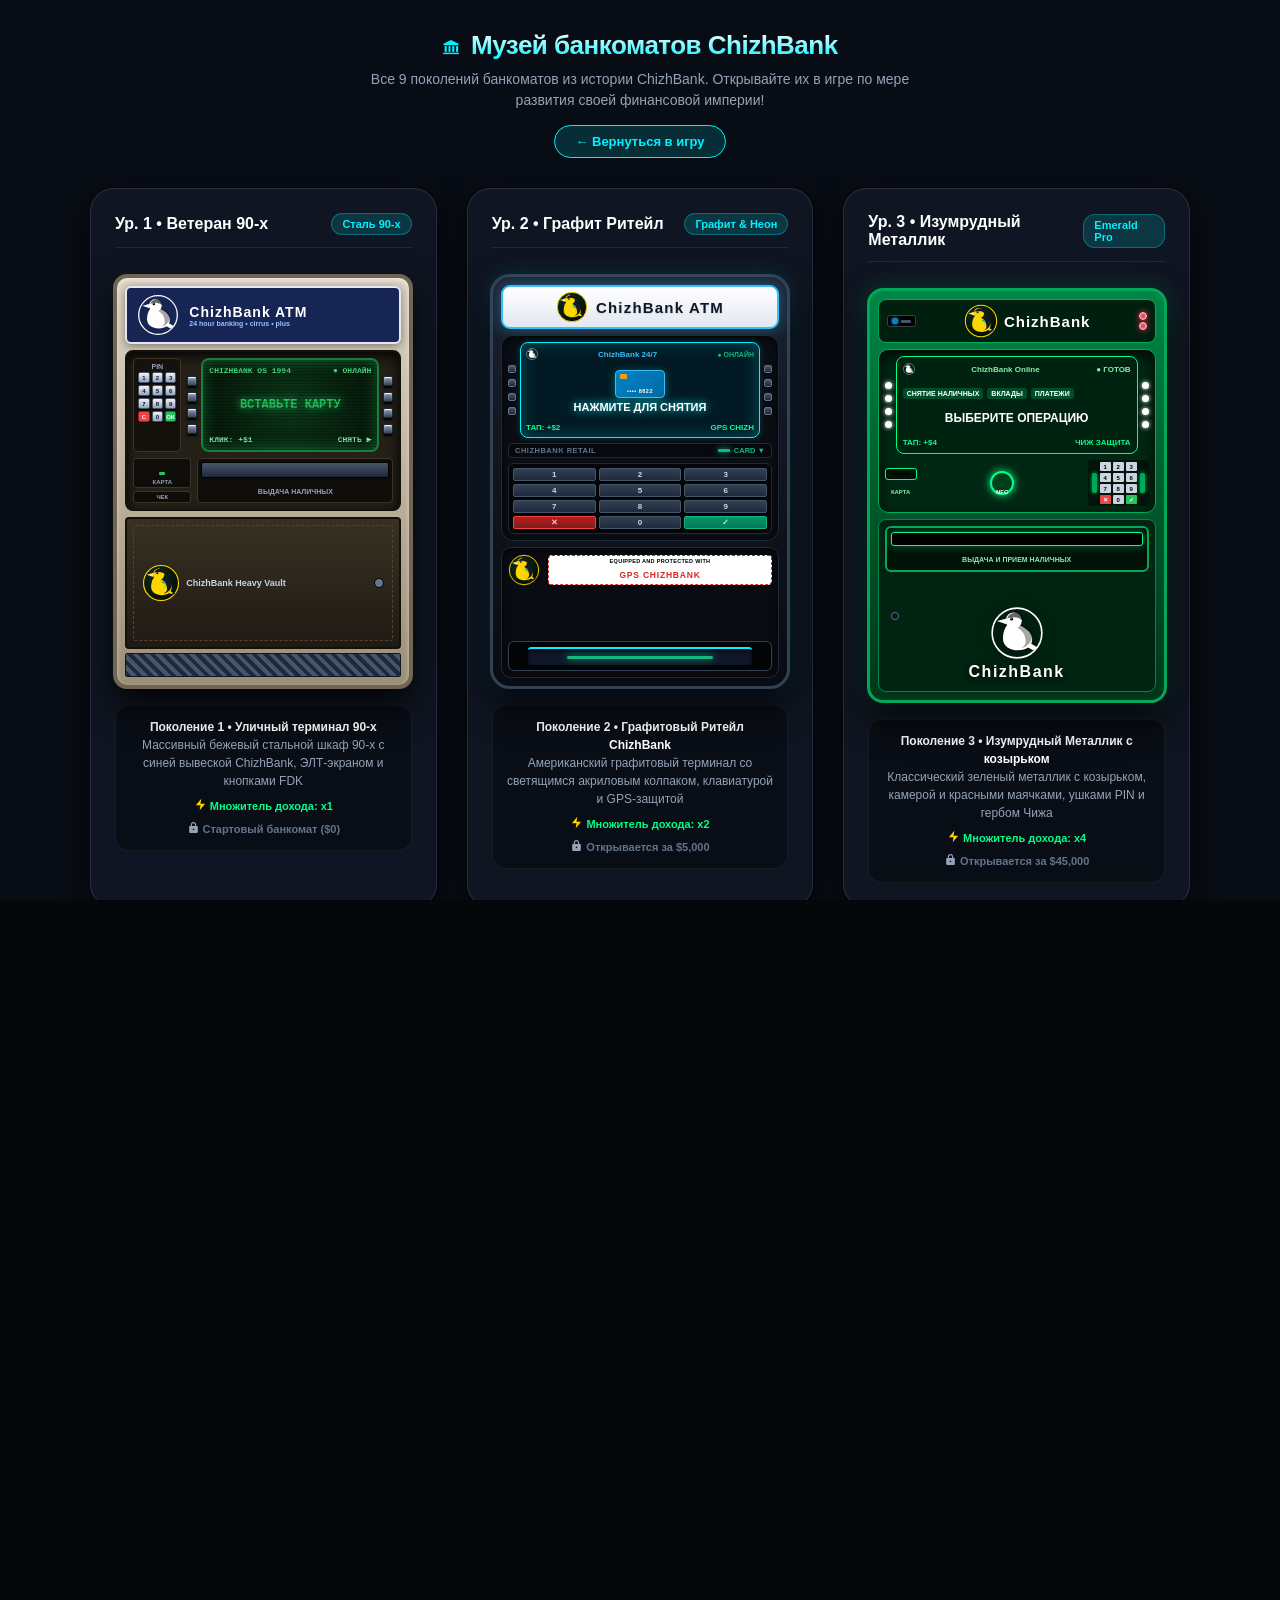
==== commit 936f4e77: "Add files via upload" ====
--- a/gallery.html
+++ b/gallery.html
@@ -154,21 +154,21 @@
     <!-- Генерируется скриптом ниже -->
   </div>
 
-  <script src="icons.js?v=3"></script>
-  <script src="atm-models.js?v=3"></script>
+  <script src="icons.js?v=14"></script>
+  <script src="atm-models.js?v=14"></script>
   <script>
     document.getElementById("galleryMainHeading").innerHTML = `<span class="modal-title-ico">${SVG_ICONS.appleMuseum}</span> Музей банкоматов ChizhBank`;
 
     const tiers = [
-      { key: "tier1", photoRef: "Фото 1 • Уличный терминал 90-х", unlockCost: "Стартовый банкомат ($0)" },
-      { key: "tier2", photoRef: "Фото 2 • Американский Genmega Ритейл", unlockCost: "Открывается за $5,000" },
-      { key: "tier3", photoRef: "Фото 3 • Изумрудный Металлик с козырьком", unlockCost: "Открывается за $45,000" },
-      { key: "tier4", photoRef: "Новое Фото 1 • Сапфировый Киоск с зеленым глазом", unlockCost: "Открывается за $350,000" },
-      { key: "tier5", photoRef: "Фото 4 • Солнечный Тотем ChizhBank", unlockCost: "Открывается за $2,500,000" },
-      { key: "tier6", photoRef: "Новое Фото 2 • Маджента Ритейл Киоск", unlockCost: "Открывается за $16,000,000" },
-      { key: "tier7", photoRef: "Новое Фото 3 • Алый Киоск с Бегущей Строкой", unlockCost: "Открывается за $95,000,000" },
-      { key: "tier8", photoRef: "Новое Фото 4 • Двухэкранный Концепт Кокпит OLED", unlockCost: "Открывается за $650,000,000" },
-      { key: "tier9", photoRef: "Секретный финал • Квантовый Кибер-Банк 2077", unlockCost: "Открывается за $4,000,000,000" }
+      { key: "tier1", photoRef: "Поколение 1 • Уличный терминал 90-х", unlockCost: "Стартовый банкомат ($0)" },
+      { key: "tier2", photoRef: "Поколение 2 • Графитовый Ритейл ChizhBank", unlockCost: "Открывается за $5,000" },
+      { key: "tier3", photoRef: "Поколение 3 • Изумрудный Металлик с козырьком", unlockCost: "Открывается за $45,000" },
+      { key: "tier4", photoRef: "Поколение 4 • Сапфировый Киоск", unlockCost: "Открывается за $350,000" },
+      { key: "tier5", photoRef: "Поколение 5 • Солнечный Тотем ChizhBank", unlockCost: "Открывается за $2,500,000" },
+      { key: "tier6", photoRef: "Поколение 6 • Маджента Неон Киоск", unlockCost: "Открывается за $16,000,000" },
+      { key: "tier7", photoRef: "Поколение 7 • Алый Киоск со Светодиодной Строкой", unlockCost: "Открывается за $95,000,000" },
+      { key: "tier8", photoRef: "Поколение 8 • Двухэкранный Концепт Кокпит OLED", unlockCost: "Открывается за $650,000,000" },
+      { key: "tier9", photoRef: "Поколение 9 • Квантовый Кибер-Банк 2077", unlockCost: "Открывается за $4,000,000,000" }
     ];
 
     const grid = document.getElementById("galleryGrid");
--- a/style.css
+++ b/style.css
@@ -96,20 +96,28 @@
 }
 
 .avatar {
-  width: 38px;
-  height: 38px;
-  border-radius: 12px;
-  background: #0d151f;
-  display: flex;
-  align-items: center;
-  justify-content: center;
-  border: 1.5px solid rgba(255, 215, 0, 0.4);
-  box-shadow: 0 0 12px rgba(255, 215, 0, 0.2);
-  overflow: hidden;
+  width: 40px !important;
+  height: 40px !important;
+  min-width: 40px !important;
+  min-height: 40px !important;
+  max-width: 40px !important;
+  max-height: 40px !important;
+  border-radius: 50% !important;
+  aspect-ratio: 1 / 1 !important;
+  flex-shrink: 0 !important;
+  background: transparent !important;
+  display: flex !important;
+  align-items: center !important;
+  justify-content: center !important;
+  border: none !important;
+  box-shadow: none !important;
+  overflow: visible !important;
 }
 .avatar svg {
-  width: 32px;
-  height: 32px;
+  width: 100% !important;
+  height: 100% !important;
+  aspect-ratio: 1 / 1 !important;
+  display: block !important;
 }
 
 .user-meta .username {
@@ -2155,92 +2163,6 @@
   justify-content: center;
 }
 .portal-text { font-size: 8px; font-weight: 900; color: #00f2fe; letter-spacing: 1px; }
-@keyframes cyberFloat {
-  0% { transform: translateY(0); }
-  100% { transform: translateY(-5px); }
-}
-
-.cyber-holo-pedestal {
-  height: 44px;
-  display: flex;
-  align-items: center;
-  justify-content: center;
-  position: relative;
-}
-.holo-rotating-cube {
-  width: 32px;
-  height: 32px;
-  position: relative;
-  transform-style: preserve-3d;
-  animation: rotateCube 5s linear infinite;
-}
-@keyframes rotateCube {
-  0% { transform: rotateY(0deg) rotateX(15deg); }
-  100% { transform: rotateY(360deg) rotateX(15deg); }
-}
-.holo-face {
-  position: absolute;
-  width: 32px;
-  height: 32px;
-  border: 1px solid #00f2fe;
-  background: rgba(0, 242, 254, 0.25);
-  color: #fff;
-  font-size: 9px;
-  font-weight: 900;
-  display: flex;
-  align-items: center;
-  justify-content: center;
-  box-shadow: 0 0 10px rgba(0, 242, 254, 0.8);
-}
-.holo-face svg { width: 22px; height: 22px; }
-.holo-face.f-front { transform: translateZ(16px); }
-.holo-face.f-back  { transform: rotateY(180deg) translateZ(16px); }
-.holo-face.f-left  { transform: rotateY(-90deg) translateZ(16px); }
-.holo-face.f-right { transform: rotateY(90deg) translateZ(16px); }
-
-.cyber-screen-container {
-  background: #11021e;
-  border-radius: 12px;
-  border: 2px solid #7209b7;
-  padding: 8px;
-  height: 96px;
-  display: flex;
-  flex-direction: column;
-  justify-content: space-between;
-  margin-bottom: 6px;
-  box-shadow: inset 0 0 20px rgba(247, 37, 133, 0.3);
-}
-.cyber-screen-top-meta { font-size: 8px; color: #4cc9f0; font-family: monospace; }
-.cyber-screen-hero { font-size: 12px; font-weight: 900; color: #fff; text-shadow: 0 0 10px #f72585; text-align: center; }
-.cyber-screen-stats { display: flex; justify-content: space-between; font-size: 8px; color: #f72585; font-weight: 800; }
-
-.cyber-deck-hardware {
-  display: flex;
-  align-items: center;
-  justify-content: space-between;
-  background: #0d0117;
-  border-radius: 10px;
-  padding: 6px 12px;
-  margin-bottom: 6px;
-}
-.plasma-tube { width: 8px; height: 30px; border-radius: 4px; }
-.tube-pink { background: #f72585; box-shadow: 0 0 12px #f72585; }
-.tube-cyan { background: #00f2fe; box-shadow: 0 0 12px #00f2fe; }
-.cyber-neuro-orb { display: flex; flex-direction: column; align-items: center; }
-.neuro-chizh-icon { width: 24px; height: 24px; }
-.neuro-tag { font-size: 7px; font-weight: 800; color: #4cc9f0; margin-top: 2px; }
-
-.cyber-quantum-portal {
-  flex: 1;
-  background: #05000a;
-  border: 2px solid #f72585;
-  border-radius: 12px;
-  padding: 4px;
-  display: flex;
-  align-items: center;
-  justify-content: center;
-}
-.portal-text { font-size: 8px; font-weight: 900; color: #00f2fe; letter-spacing: 1px; }
 
 /* ====================================================
    РАЗНОЦВЕТНЫЕ КАРТОЧКИ БИЗНЕСА (КАЖДЫЙ БИЗНЕС СВОИМ ЦВЕТОМ!)
@@ -2506,7 +2428,14 @@
   z-index: 200;
   padding: 20px;
 }
-.modal-overlay.hidden { display: none; }
+.modal-overlay.hidden {
+  display: none !important;
+}
+.modal-overlay.hidden *,
+.accordion-card:not(.open) .accordion-content *,
+.modal-gallery-item * {
+  animation-play-state: paused !important;
+}
 
 .modal-card {
   background: #151b27;
@@ -4190,3 +4119,152 @@
   align-items: center;
   justify-content: center;
 }
+
+/* ==========================================================================
+   КОЛЛЕКЦИОННЫЕ НЕОНОВЫЕ АВАТАРЫ CHIZHBANK
+   ========================================================================== */
+.avatar-select-grid {
+  display: grid;
+  grid-template-columns: repeat(5, 1fr);
+  gap: 10px 8px;
+  justify-items: center;
+  align-items: center;
+  padding: 8px 4px;
+}
+.avatar-item-btn {
+  background: transparent;
+  border: none;
+  cursor: pointer;
+  padding: 0;
+  width: 48px !important;
+  height: 48px !important;
+  min-width: 48px !important;
+  min-height: 48px !important;
+  max-width: 48px !important;
+  max-height: 48px !important;
+  border-radius: 50% !important;
+  aspect-ratio: 1 / 1 !important;
+  flex-shrink: 0 !important;
+  display: flex !important;
+  align-items: center !important;
+  justify-content: center !important;
+  transition: transform 0.18s cubic-bezier(0.34, 1.56, 0.64, 1), box-shadow 0.18s ease;
+  position: relative;
+  outline: none;
+  -webkit-tap-highlight-color: transparent;
+}
+.avatar-item-btn svg {
+  width: 44px !important;
+  height: 44px !important;
+  aspect-ratio: 1 / 1 !important;
+  flex-shrink: 0 !important;
+}
+.avatar-item-btn:hover {
+  transform: scale(1.12);
+}
+.avatar-item-btn:active {
+  transform: scale(0.92);
+}
+.avatar-item-btn.selected {
+  transform: scale(1.16);
+  box-shadow: 0 0 16px rgba(255, 255, 255, 0.45);
+}
+.avatar-item-btn.selected::after {
+  content: "✓";
+  position: absolute;
+  bottom: -2px;
+  right: -2px;
+  background: #10b981;
+  color: #ffffff;
+  font-size: 9px;
+  font-weight: 900;
+  width: 16px;
+  height: 16px;
+  border-radius: 50%;
+  display: flex;
+  align-items: center;
+  justify-content: center;
+  border: 1.5px solid #0f172a;
+  box-shadow: 0 2px 5px rgba(0, 0, 0, 0.5);
+}
+.user-avatar-btn {
+  cursor: pointer;
+  transition: transform 0.15s ease;
+  border-radius: 50% !important;
+  aspect-ratio: 1 / 1 !important;
+  flex-shrink: 0 !important;
+  display: flex !important;
+  align-items: center !important;
+  justify-content: center !important;
+}
+.user-avatar-btn:active {
+  transform: scale(0.92);
+}
+.profile-avatar-box {
+  width: 52px !important;
+  height: 52px !important;
+  min-width: 52px !important;
+  min-height: 52px !important;
+  max-width: 52px !important;
+  max-height: 52px !important;
+  display: flex !important;
+  align-items: center !important;
+  justify-content: center !important;
+  border-radius: 50% !important;
+  aspect-ratio: 1 / 1 !important;
+  flex-shrink: 0 !important;
+}
+.profile-avatar-box svg {
+  width: 100% !important;
+  height: 100% !important;
+  aspect-ratio: 1 / 1 !important;
+}
+.lb-avatar-mini {
+  width: 36px !important;
+  height: 36px !important;
+  min-width: 36px !important;
+  min-height: 36px !important;
+  max-width: 36px !important;
+  max-height: 36px !important;
+  display: flex !important;
+  align-items: center !important;
+  justify-content: center !important;
+  flex-shrink: 0 !important;
+  aspect-ratio: 1 / 1 !important;
+  border-radius: 50% !important;
+}
+.lb-avatar-mini svg {
+  width: 100% !important;
+  height: 100% !important;
+  aspect-ratio: 1 / 1 !important;
+}
+  height: 34px;
+  display: flex;
+  align-items: center;
+  justify-content: center;
+  flex-shrink: 0;
+}
+
+.btn-share-telegram {
+  width: 100%;
+  padding: 12px 16px;
+  border-radius: 14px;
+  background: linear-gradient(135deg, #0284c7 0%, #00f2fe 100%);
+  color: #ffffff;
+  font-size: 13.5px;
+  font-weight: 900;
+  border: none;
+  cursor: pointer;
+  display: inline-flex;
+  align-items: center;
+  justify-content: center;
+  gap: 8px;
+  box-shadow: 0 4px 15px rgba(0, 242, 254, 0.35);
+  transition: transform 0.15s ease, filter 0.15s ease;
+  user-select: none;
+  -webkit-tap-highlight-color: transparent;
+}
+.btn-share-telegram:active {
+  transform: scale(0.97);
+  filter: brightness(1.15);
+}
